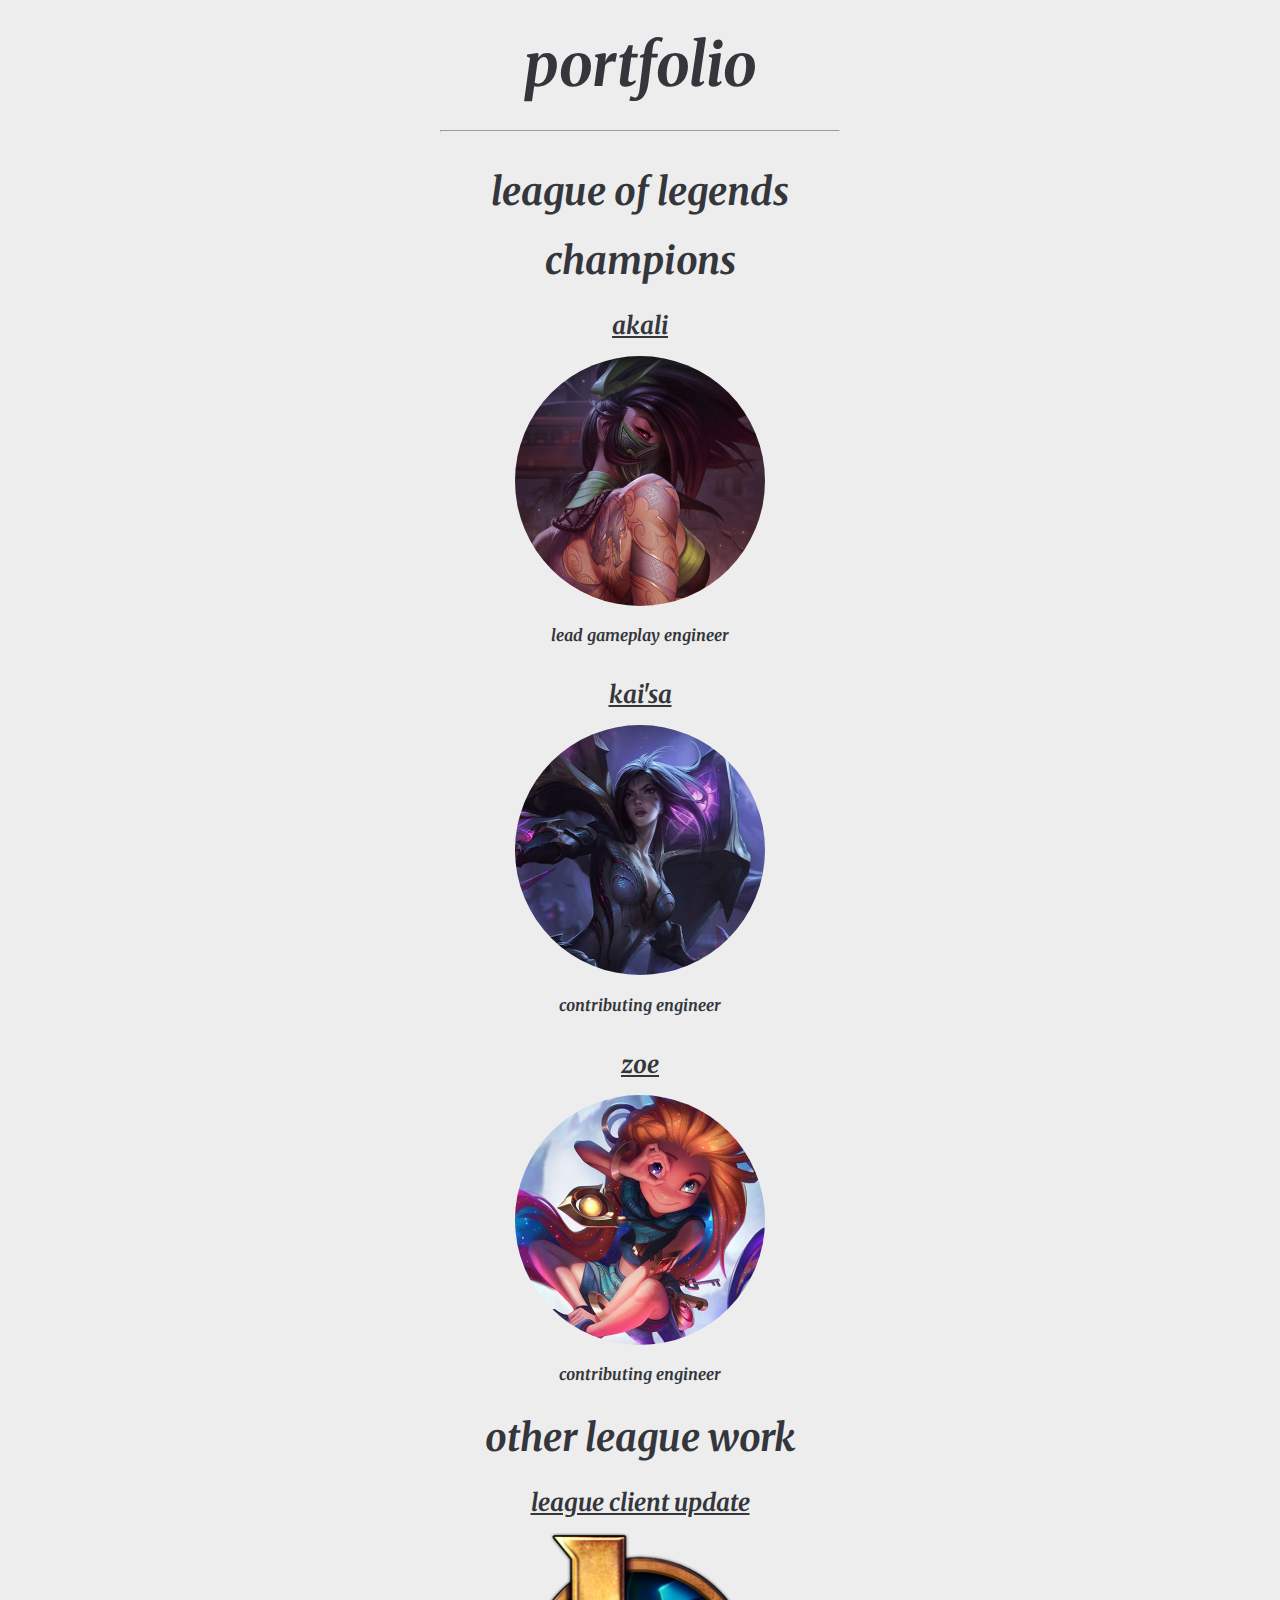
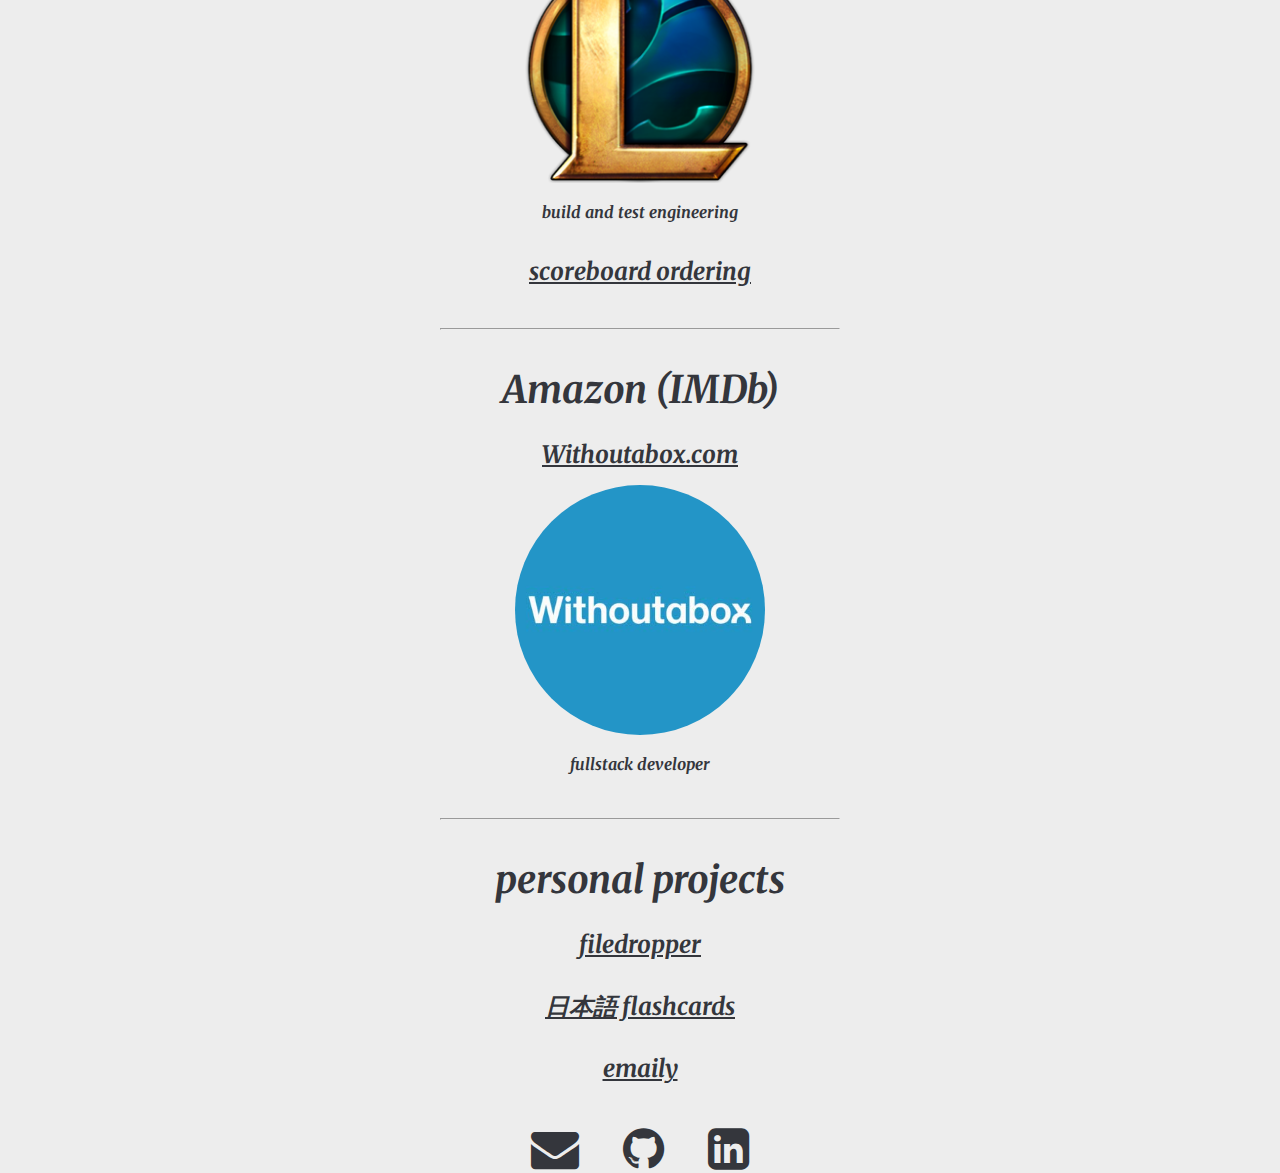
==== portfolio.html @ fcdcd06e "updated with portfolio page" ====
<!DOCTYPE html>
<html lang="en">
  <head>
    <meta charset="utf-8" />
    <meta name="description" content="" />
    <meta name="viewport" content="width=device-width" />
    <link
      href="http://fonts.googleapis.com/css?family=Merriweather:700italic"
      rel="stylesheet"
      type="text/css"
    />
    <link
      href="http://maxcdn.bootstrapcdn.com/font-awesome/4.2.0/css/font-awesome.min.css"
      rel="stylesheet"
    />
    <link rel="stylesheet" href="style.css" />
    <title>Zach North</title>
  </head>
  <body>
    <div class="center-div portfolio">
      <h1>portfolio</h1>
      <hr />
      <h2>
        league of legends
      </h2>
      <h2>champions</h2>
      <h3>
        <a
          href="https://na.leagueoflegends.com/en/featured/champion-reveal-akali"
        >
          akali
        </a>
      </h3>
      <a
        href="https://na.leagueoflegends.com/en/featured/champion-reveal-akali"
      >
        <img src="akali.jpg" />
      </a>
      <h4>lead gameplay engineer</h4>
      <h3>
        <a
          href="https://na.leagueoflegends.com/en/featured/champion-reveal-kaisa"
        >
          kai'sa
        </a>
      </h3>
      <a
        href="https://na.leagueoflegends.com/en/featured/champion-reveal-kaisa"
      >
        <img src="kaisa.jpg" />
      </a>
      <h4>contributing engineer</h4>
      <h3>
        <a
          href="https://na.leagueoflegends.com/en/featured/champion-reveal-zoe"
        >
          zoe
        </a>
      </h3>
      <a href="https://na.leagueoflegends.com/en/featured/champion-reveal-zoe">
        <img src="zoe.jpg" />
      </a>
      <h4>contributing engineer</h4>
      <h2>other league work</h2>
      <h3>
        <a
          href="https://na.leagueoflegends.com/en/news/game-updates/features/legacy-client-now-retired"
        >
          league client update
        </a>
      </h3>
      <a
        href="https://na.leagueoflegends.com/en/news/game-updates/features/legacy-client-now-retired"
      >
        <img class="square-img" src="lcu.png"
      /></a>
      <h4>build and test engineering</h4>
      <h3>
        <a
          href="https://na.leagueoflegends.com/en/news/game-updates/patch/patch-622-notes#patch-scoreboard-ordering"
        >
          scoreboard ordering
        </a>
      </h3>
      <hr />
      <h2>Amazon (IMDb)</h2>
      <h3>
        <a href="https://withoutabox.com">
          Withoutabox.com
        </a>
      </h3>
      <a href="https://withoutabox.com">
        <img src="withoutabox.png" />
      </a>
      <h4>fullstack developer</h4>
      <hr />
      <h2>personal projects</h2>
      <h3><a href="http://fd.zrn.io">filedropper</a></h3>
      <h3><a href="http://fc.zrn.io">日本語 flashcards</a></h3>
      <h3><a href="http://emaily.zrn.io">emaily</a></h3>
      <div class="icons">
        <a href="mailto:zrnorth@gmail.com" class="mail">
          <i class="fa fa-envelope fa-3x"></i>
        </a>
        <a href="http://www.github.com/zrnorth" class="github">
          <i class="fa fa-github fa-3x"></i>
        </a>
        <a href="https://www.linkedin.com/in/zrnorth" class="linkedin">
          <i class="fa fa-linkedin-square fa-3x"></i>
        </a>
      </div>
    </div>
  </body>
</html>
---- style.css ----
/* defaults */
body {
  background-color: #ededed;
  color: #34363c;
  font-family: "Merriweather", sans-serif;
  font-style: italic;
  text-align: center;
}

h1 {
  font-size: 60px;
  line-height: 30px;
}

h2 {
  font-size: 38px;
  line-height: 19px;
}

h3 {
  font-size: 24px;
  line-height: 12px;
}

h4 {
  font-size: 16px;
  line-height: 8px;
}

img {
  position: relative;
  width: 250px;
  height: 250px;
  border-radius: 50%;
  overflow: hidden;
}

img.square-img {
  border-radius: 0;
}

a:link {
  color: #34363c;
}

a:visited {
  color: #34363c;
}

.center-div {
  position: absolute;
  margin: 0 auto;
  top: 0;
  bottom: 0;
  left: 0;
  right: 0;
  width: 400px;
}

/* icons */
.icons a.github,
.icons a.linkedin,
.icons a.mail {
  text-decoration: none;
}

.icons .mail {
  margin-right: 40px;
}

.icons .linkedin {
  margin-left: 40px;
}

.icons .mail:hover {
  color: #3a6ce8;
}

a:hover,
.icons .github:hover {
  color: #4dafff;
}

.icons .linkedin:hover {
  color: #3ac8e8;
}

/* styles for index page */
.index {
  height: 500px;
  margin: auto;
}

/* styles for portfolio page */

.portfolio {
  margin: 0 auto;
}

.portfolio h1,
.portfolio h2,
.portfolio h3,
.portfolio hr {
  margin-top: 50px;
}

.portfolio .icons {
  margin-top: 50px;
  margin-bottom: 50px;
}
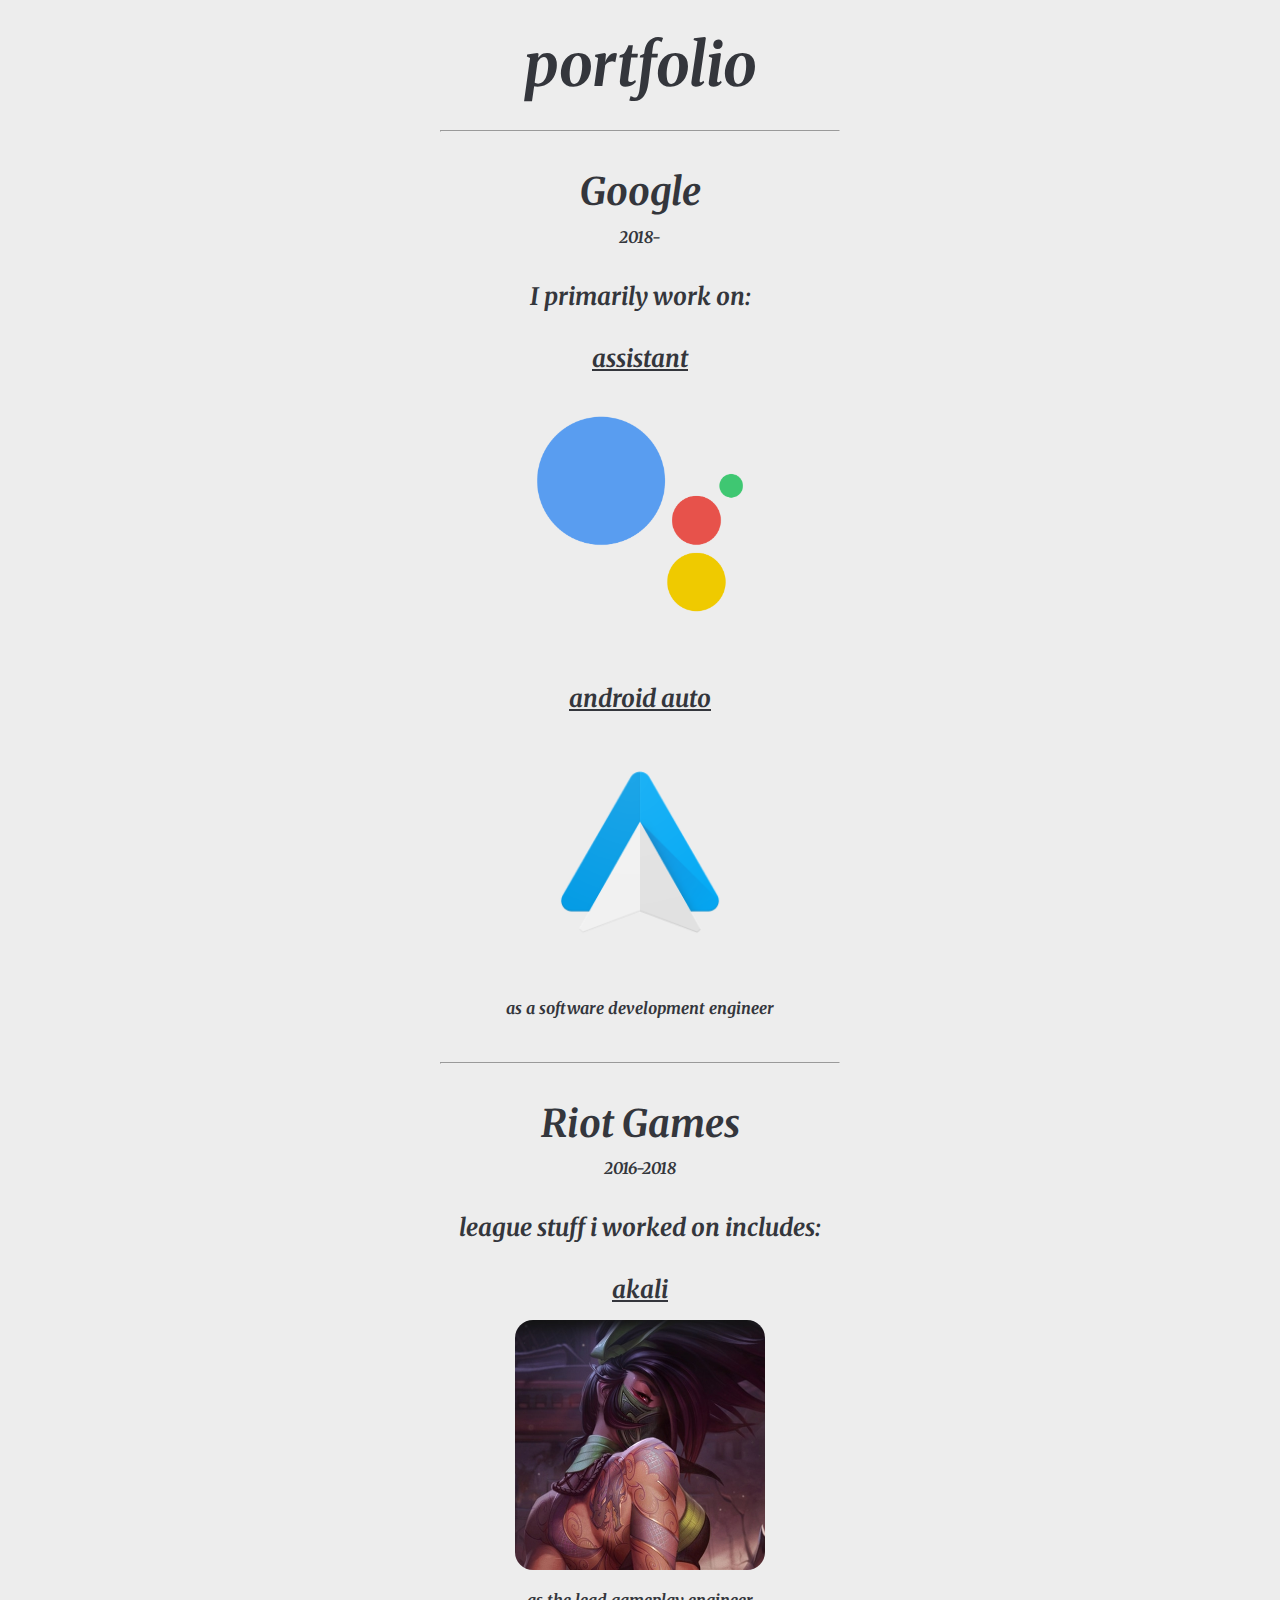
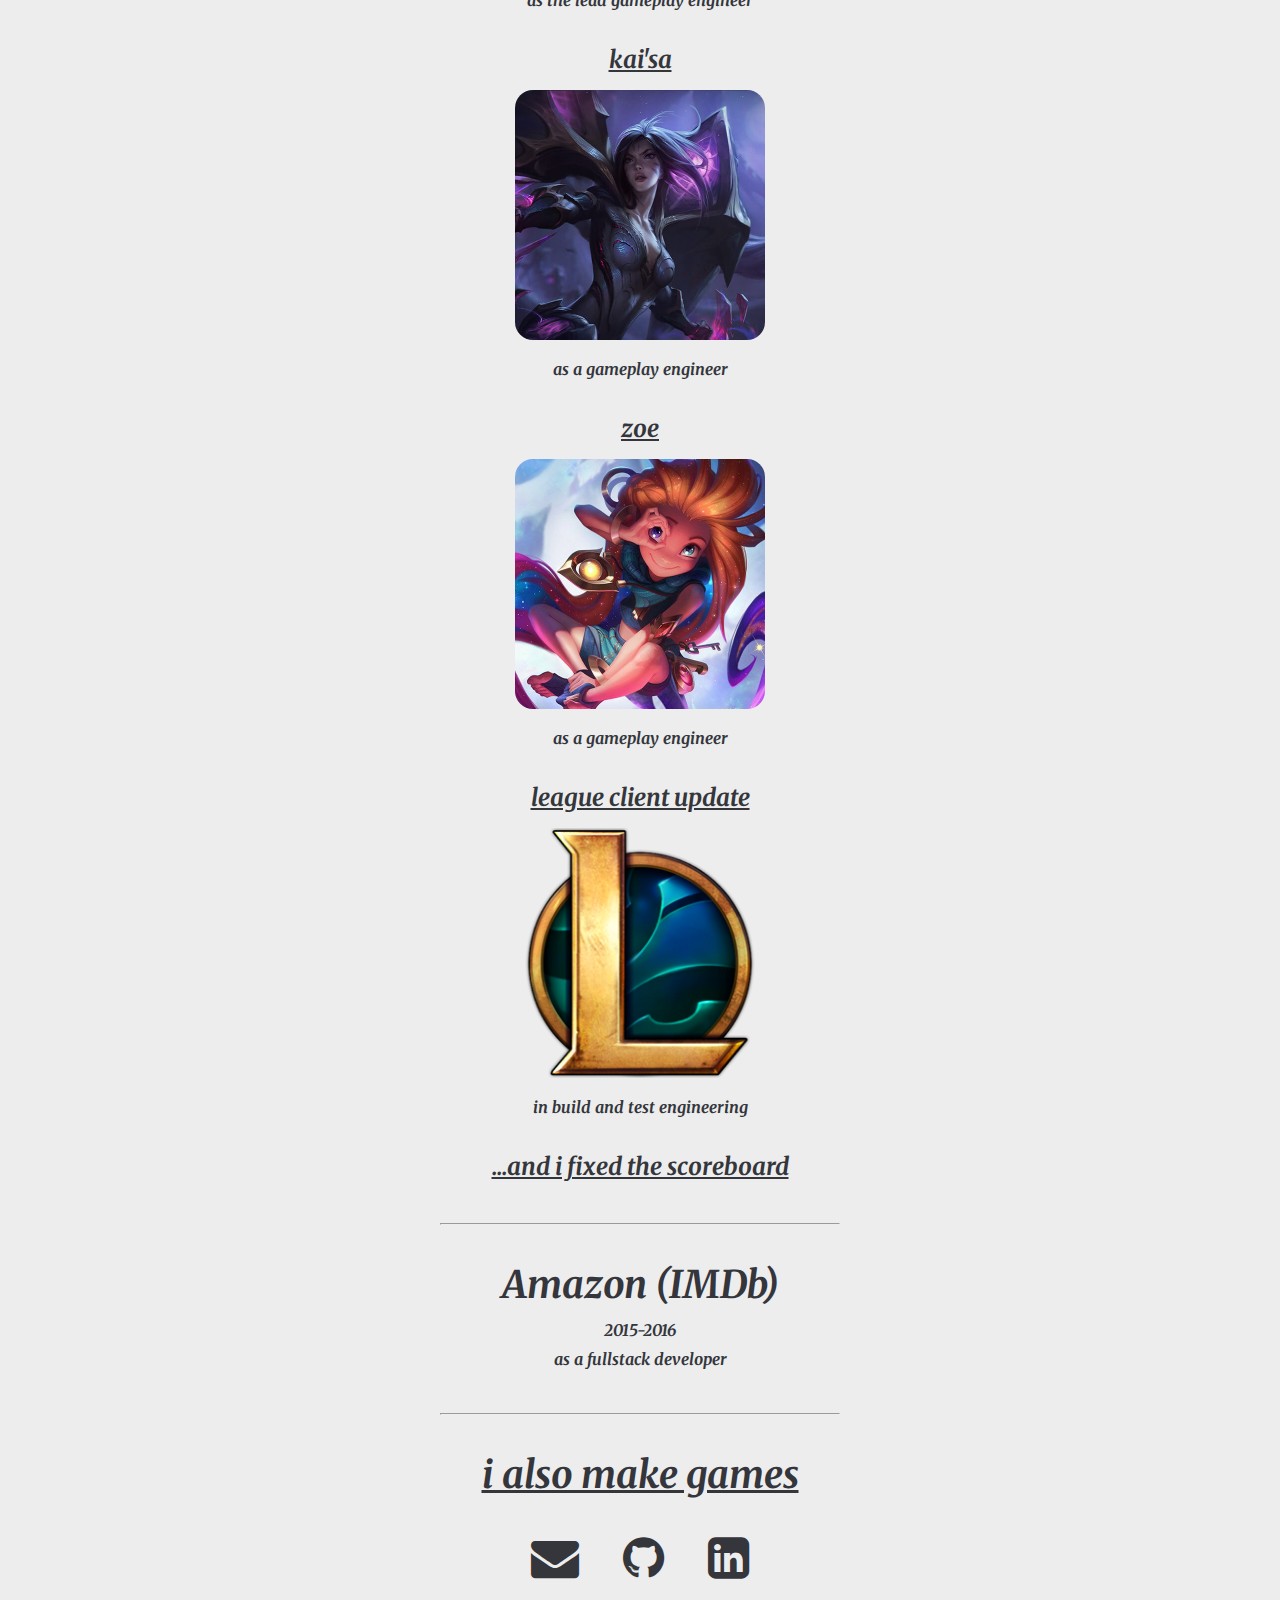
==== commit 41c6a87f: "Updating site for 2022" ====
--- a/portfolio.html
+++ b/portfolio.html
@@ -1,114 +1,111 @@
 <!DOCTYPE html>
 <html lang="en">
-  <head>
-    <meta charset="utf-8" />
-    <meta name="description" content="" />
-    <meta name="viewport" content="width=device-width" />
-    <link
-      href="http://fonts.googleapis.com/css?family=Merriweather:700italic"
-      rel="stylesheet"
-      type="text/css"
-    />
-    <link
-      href="http://maxcdn.bootstrapcdn.com/font-awesome/4.2.0/css/font-awesome.min.css"
-      rel="stylesheet"
-    />
-    <link rel="stylesheet" href="style.css" />
-    <title>Zach North</title>
-  </head>
-  <body>
-    <div class="center-div portfolio">
-      <h1>portfolio</h1>
-      <hr />
-      <h2>
-        league of legends
-      </h2>
-      <h2>champions</h2>
-      <h3>
-        <a
-          href="https://na.leagueoflegends.com/en/featured/champion-reveal-akali"
-        >
-          akali
-        </a>
-      </h3>
-      <a
-        href="https://na.leagueoflegends.com/en/featured/champion-reveal-akali"
-      >
-        <img src="akali.jpg" />
+
+<head>
+  <meta charset="utf-8" />
+  <meta name="description" content="" />
+  <meta name="viewport" content="width=device-width" />
+  <link href="http://fonts.googleapis.com/css?family=Merriweather:700italic" rel="stylesheet" type="text/css" />
+  <link href="http://maxcdn.bootstrapcdn.com/font-awesome/4.2.0/css/font-awesome.min.css" rel="stylesheet" />
+  <link rel="stylesheet" href="style.css" />
+  <title>Zach North</title>
+</head>
+
+<body>
+  <div class="center-div portfolio">
+    <h1>portfolio</h1>
+    <hr />
+    <h2>
+      Google
+    </h2>
+    <h4>
+      2018-
+    </h4>
+    <h3>I primarily work on:</h3>
+    <h3>
+      <a href="https://assistant.google.com/">
+        assistant
       </a>
-      <h4>lead gameplay engineer</h4>
-      <h3>
-        <a
-          href="https://na.leagueoflegends.com/en/featured/champion-reveal-kaisa"
-        >
-          kai'sa
-        </a>
-      </h3>
-      <a
-        href="https://na.leagueoflegends.com/en/featured/champion-reveal-kaisa"
-      >
-        <img src="kaisa.jpg" />
+    </h3>
+    <a href="https://assistant.google.com/">
+      <img src="photos/assistant.png" />
+    </a>
+    <h3>
+      <a href="https://www.android.com/auto/">
+        android auto
       </a>
-      <h4>contributing engineer</h4>
-      <h3>
-        <a
-          href="https://na.leagueoflegends.com/en/featured/champion-reveal-zoe"
-        >
-          zoe
-        </a>
-      </h3>
+    </h3>
+    <a href="https://www.android.com/auto/">
+      <img src="photos/android_auto.png" />
+    </a>
+    <h4>as a software development engineer</h4>
+    <hr />
+    <h2>
+      Riot Games
+    </h2>
+    <h4>
+      2016-2018
+    </h4>
+    <h3>league stuff i worked on includes:</h3>
+    <h3>
+      <a href="https://na.leagueoflegends.com/en/featured/champion-reveal-akali">
+        akali
+      </a>
+    </h3>
+    <a href="https://na.leagueoflegends.com/en/featured/champion-reveal-akali">
+      <img src="photos/akali.jpg" />
+    </a>
+    <h4>as the lead gameplay engineer</h4>
+    <h3>
+      <a href="https://na.leagueoflegends.com/en/featured/champion-reveal-kaisa">
+        kai'sa
+      </a>
+    </h3>
+    <a href="https://na.leagueoflegends.com/en/featured/champion-reveal-kaisa">
+      <img src="photos/kaisa.jpg" />
+    </a>
+    <h4>as a gameplay engineer</h4>
+    <h3>
       <a href="https://na.leagueoflegends.com/en/featured/champion-reveal-zoe">
-        <img src="zoe.jpg" />
+        zoe
       </a>
-      <h4>contributing engineer</h4>
-      <h2>other league work</h2>
-      <h3>
-        <a
-          href="https://na.leagueoflegends.com/en/news/game-updates/features/legacy-client-now-retired"
-        >
-          league client update
-        </a>
-      </h3>
-      <a
-        href="https://na.leagueoflegends.com/en/news/game-updates/features/legacy-client-now-retired"
-      >
-        <img class="square-img" src="lcu.png"
-      /></a>
-      <h4>build and test engineering</h4>
-      <h3>
-        <a
-          href="https://na.leagueoflegends.com/en/news/game-updates/patch/patch-622-notes#patch-scoreboard-ordering"
-        >
-          scoreboard ordering
-        </a>
-      </h3>
-      <hr />
-      <h2>Amazon (IMDb)</h2>
-      <h3>
-        <a href="https://withoutabox.com">
-          Withoutabox.com
-        </a>
-      </h3>
-      <a href="https://withoutabox.com">
-        <img src="withoutabox.png" />
+    </h3>
+    <a href="https://na.leagueoflegends.com/en/featured/champion-reveal-zoe">
+      <img src="photos/zoe.jpg" />
+    </a>
+    <h4>as a gameplay engineer</h4>
+    <h3>
+      <a href="https://na.leagueoflegends.com/en/news/game-updates/features/legacy-client-now-retired">
+        league client update
       </a>
-      <h4>fullstack developer</h4>
-      <hr />
-      <h2>personal projects</h2>
-      <h3><a href="http://fd.zrn.io">filedropper</a></h3>
-      <h3><a href="http://fc.zrn.io">日本語 flashcards</a></h3>
-      <h3><a href="http://emaily.zrn.io">emaily</a></h3>
-      <div class="icons">
-        <a href="mailto:zrnorth@gmail.com" class="mail">
-          <i class="fa fa-envelope fa-3x"></i>
-        </a>
-        <a href="http://www.github.com/zrnorth" class="github">
-          <i class="fa fa-github fa-3x"></i>
-        </a>
-        <a href="https://www.linkedin.com/in/zrnorth" class="linkedin">
-          <i class="fa fa-linkedin-square fa-3x"></i>
-        </a>
-      </div>
+    </h3>
+    <a href="https://na.leagueoflegends.com/en/news/game-updates/features/legacy-client-now-retired">
+      <img class="square-img" src="photos/lcu.png" /></a>
+    <h4>in build and test engineering</h4>
+    <h3>
+      <a href="https://na.leagueoflegends.com/en/news/game-updates/patch/patch-622-notes#patch-scoreboard-ordering">
+        ...and i fixed the scoreboard
+      </a>
+    </h3>
+    <hr />
+    <h2>Amazon (IMDb)</h2>
+    <h4>2015-2016</h4>
+    <h4>as a fullstack developer</h4>
+    <hr />
+    <h2><a href="https://zrnorth.itch.io/">i also make games</a></h2>
+    <div class="icons">
+      <a href="mailto:zrnorth@gmail.com" class="mail">
+        <i class="fa fa-envelope fa-3x"></i>
+      </a>
+      <a href="http://www.github.com/zrnorth" class="github">
+        <i class="fa fa-github fa-3x"></i>
+      </a>
+      <a href="https://www.linkedin.com/in/zrnorth" class="linkedin">
+        <i class="fa fa-linkedin-square fa-3x"></i>
+      </a>
     </div>
-  </body>
-</html>
+    <hr />
+  </div>
+</body>
+
+</html>--- a/style.css
+++ b/style.css
@@ -31,7 +31,7 @@
   position: relative;
   width: 250px;
   height: 250px;
-  border-radius: 50%;
+  border-radius: 18px;
   overflow: hidden;
 }
 
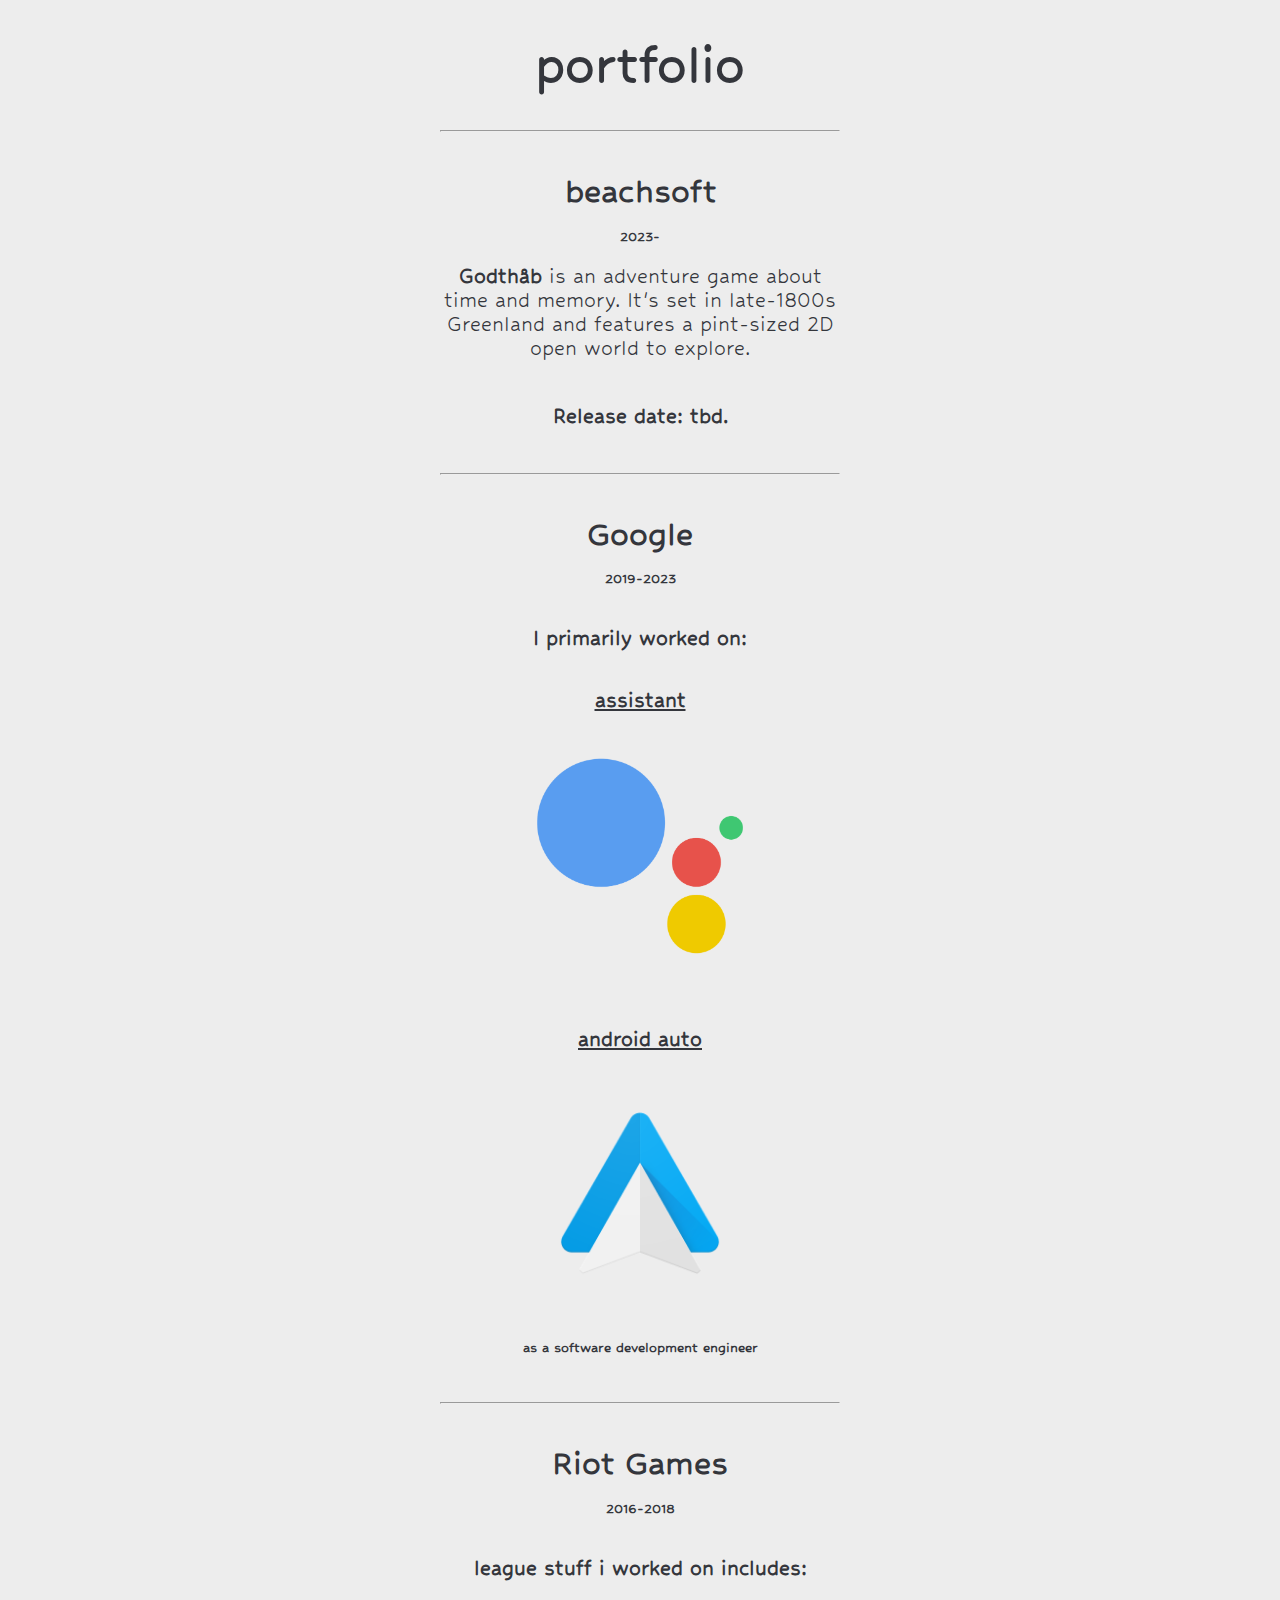
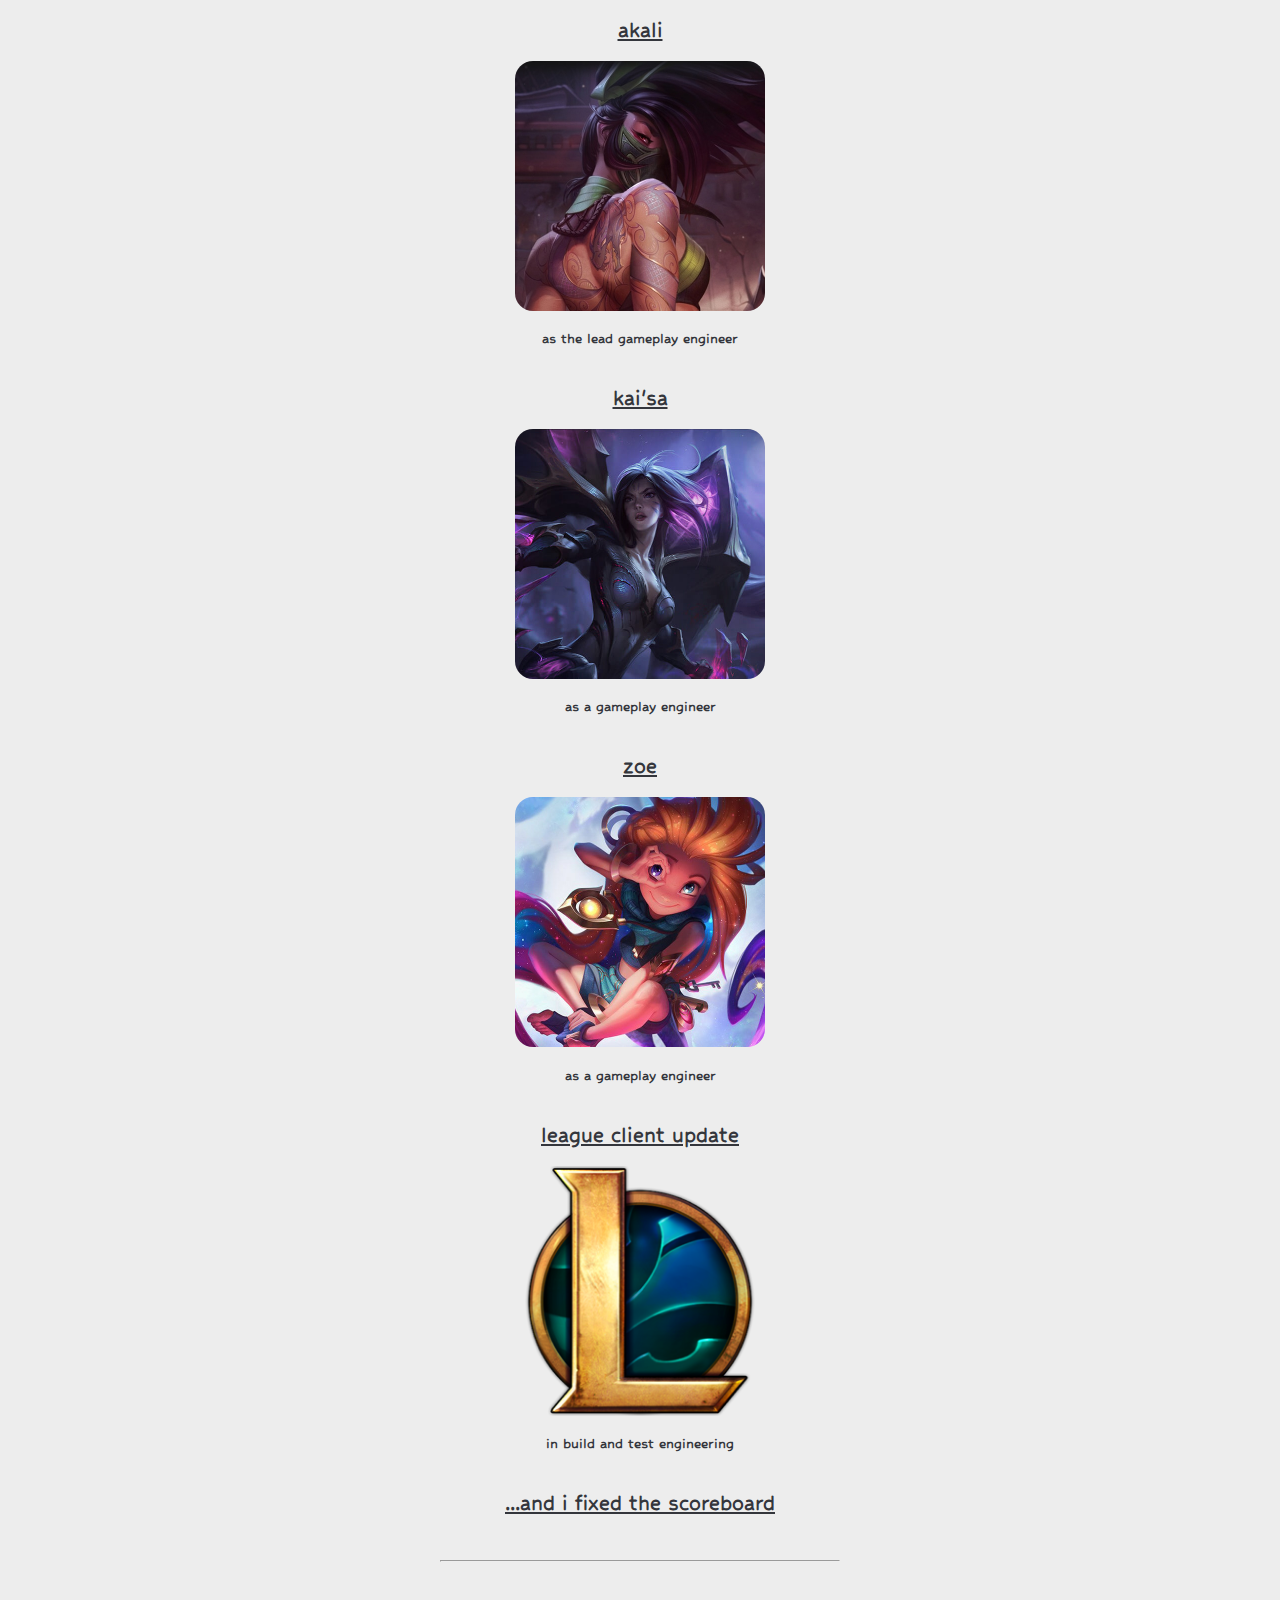
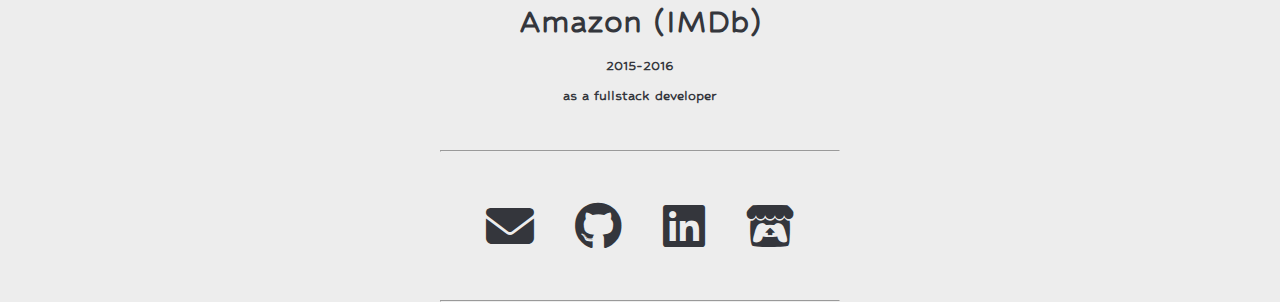
==== commit e55f7208: "Updated site to include beachsoft" ====
--- a/portfolio.html
+++ b/portfolio.html
@@ -5,8 +5,9 @@
   <meta charset="utf-8" />
   <meta name="description" content="" />
   <meta name="viewport" content="width=device-width" />
-  <link href="http://fonts.googleapis.com/css?family=Merriweather:700italic" rel="stylesheet" type="text/css" />
-  <link href="http://maxcdn.bootstrapcdn.com/font-awesome/4.2.0/css/font-awesome.min.css" rel="stylesheet" />
+  <link href="https://fonts.googleapis.com/css2?family=Hubballi&display=swap" rel="stylesheet">
+  <link rel="stylesheet"
+        href="https://cdnjs.cloudflare.com/ajax/libs/font-awesome/6.4.0/css/all.min.css">
   <link rel="stylesheet" href="style.css" />
   <title>Zach North</title>
 </head>
@@ -16,12 +17,19 @@
     <h1>portfolio</h1>
     <hr />
     <h2>
+      beachsoft
+    </h2>
+    <h4>2023-</h4>
+    <p><strong>Godthåb</strong> is an adventure game about time and memory. It's set in late-1800s Greenland and features a pint-sized 2D open world to explore.</p>
+    <h3>Release date: tbd.</h3>
+    <hr />
+    <h2>
       Google
     </h2>
     <h4>
-      2018-
+      2019-2023
     </h4>
-    <h3>I primarily work on:</h3>
+    <h3>I primarily worked on:</h3>
     <h3>
       <a href="https://assistant.google.com/">
         assistant
@@ -92,16 +100,18 @@
     <h4>2015-2016</h4>
     <h4>as a fullstack developer</h4>
     <hr />
-    <h2><a href="https://zrnorth.itch.io/">i also make games</a></h2>
     <div class="icons">
       <a href="mailto:zrnorth@gmail.com" class="mail">
-        <i class="fa fa-envelope fa-3x"></i>
+        <i class="fa-solid fa-envelope fa-3x"></i>
       </a>
       <a href="http://www.github.com/zrnorth" class="github">
-        <i class="fa fa-github fa-3x"></i>
+        <i class="fa-brands fa-github fa-3x"></i>
       </a>
       <a href="https://www.linkedin.com/in/zrnorth" class="linkedin">
-        <i class="fa fa-linkedin-square fa-3x"></i>
+        <i class="fa-brands fa-linkedin fa-3x"></i>
+      </a>
+      <a href="https://zrnorth.itch.io/" class="itch">
+        <i class="fa-brands fa-itch-io fa-3x"></i>
       </a>
     </div>
     <hr />
--- a/style.css
+++ b/style.css
@@ -2,8 +2,7 @@
 body {
   background-color: #ededed;
   color: #34363c;
-  font-family: "Merriweather", sans-serif;
-  font-style: italic;
+  font-family: "Hubballi", sans-serif;
   text-align: center;
 }
 
@@ -25,6 +24,11 @@
 h4 {
   font-size: 16px;
   line-height: 8px;
+}
+
+p {
+  font-size: 24px;
+  line-height: 24px;
 }
 
 img {
@@ -60,16 +64,24 @@
 /* icons */
 .icons a.github,
 .icons a.linkedin,
+.icons a.itch,
 .icons a.mail {
   text-decoration: none;
 }
 
 .icons .mail {
-  margin-right: 40px;
+  margin-right: 36px;
+}
+.icons .github {
+  margin-right: 18px;
 }
 
 .icons .linkedin {
-  margin-left: 40px;
+  margin-left: 18px;
+}
+
+.icons .itch {
+  margin-left: 36px;
 }
 
 .icons .mail:hover {
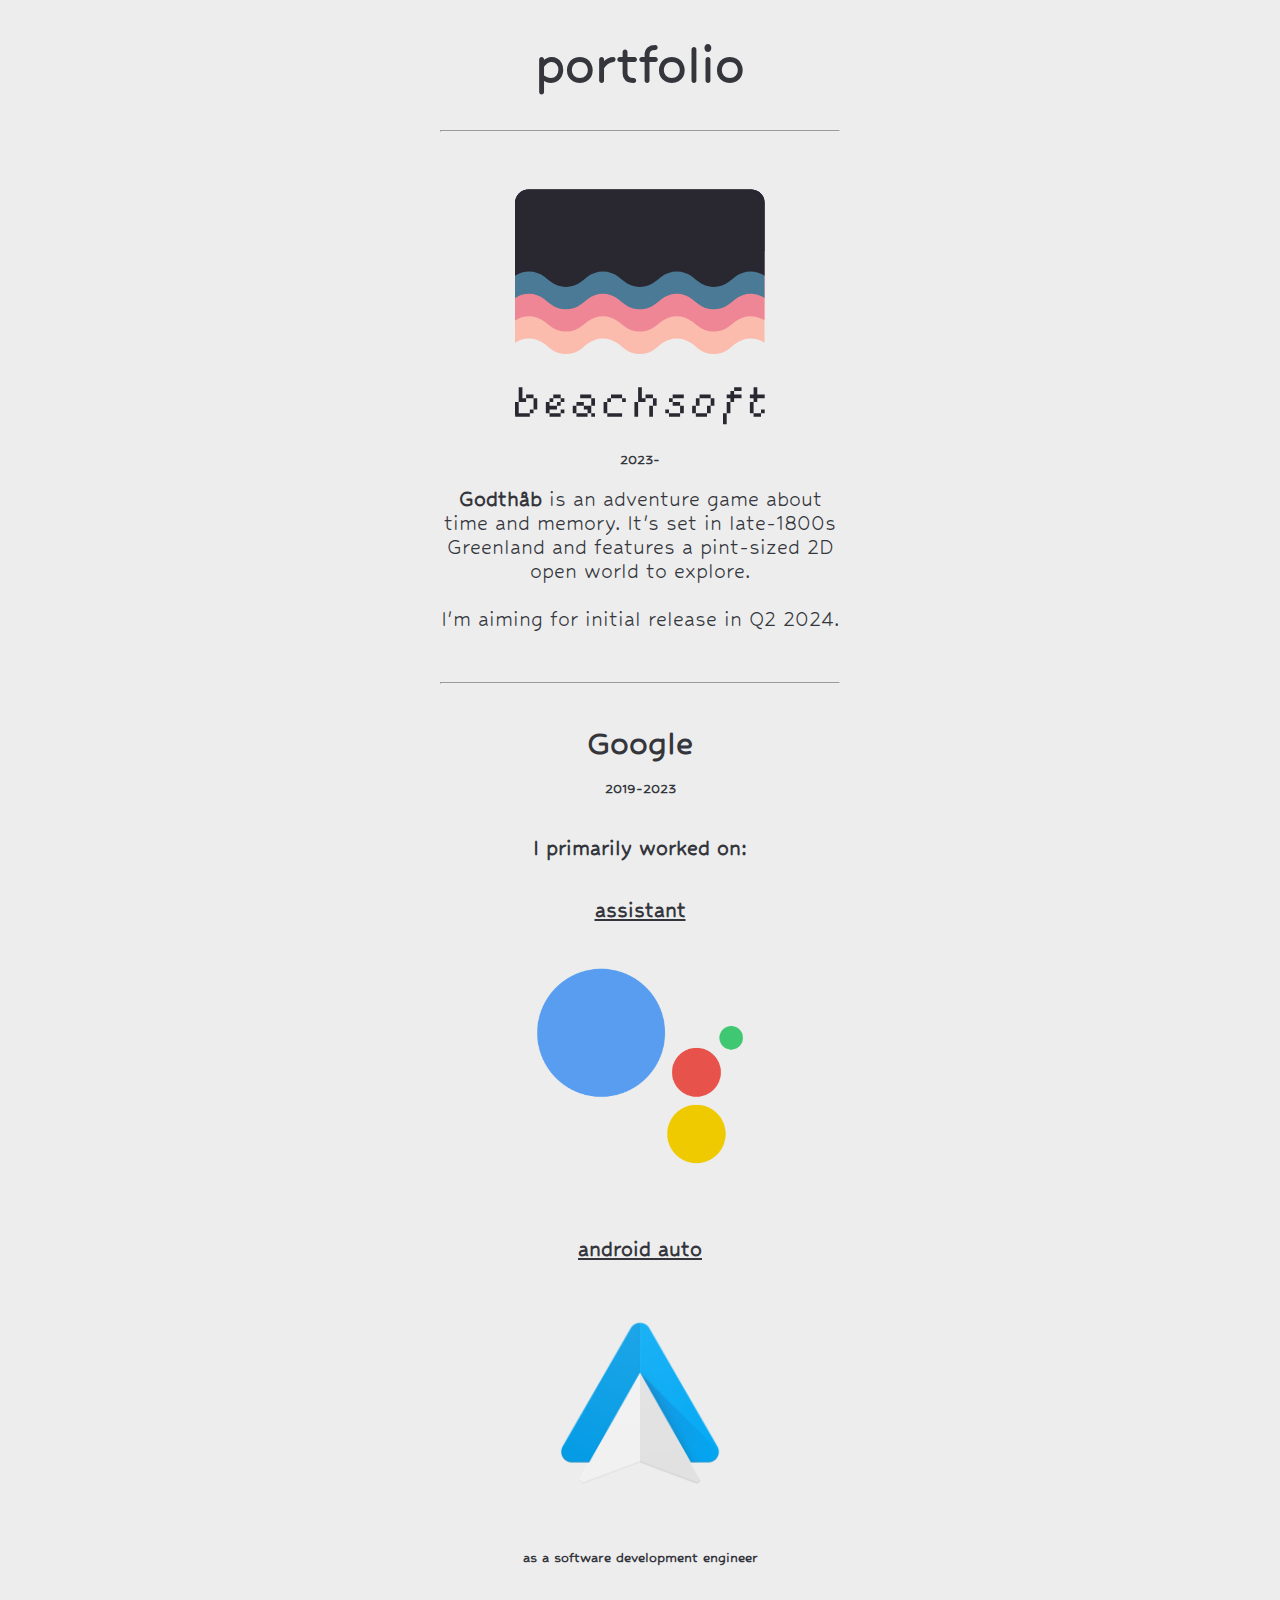
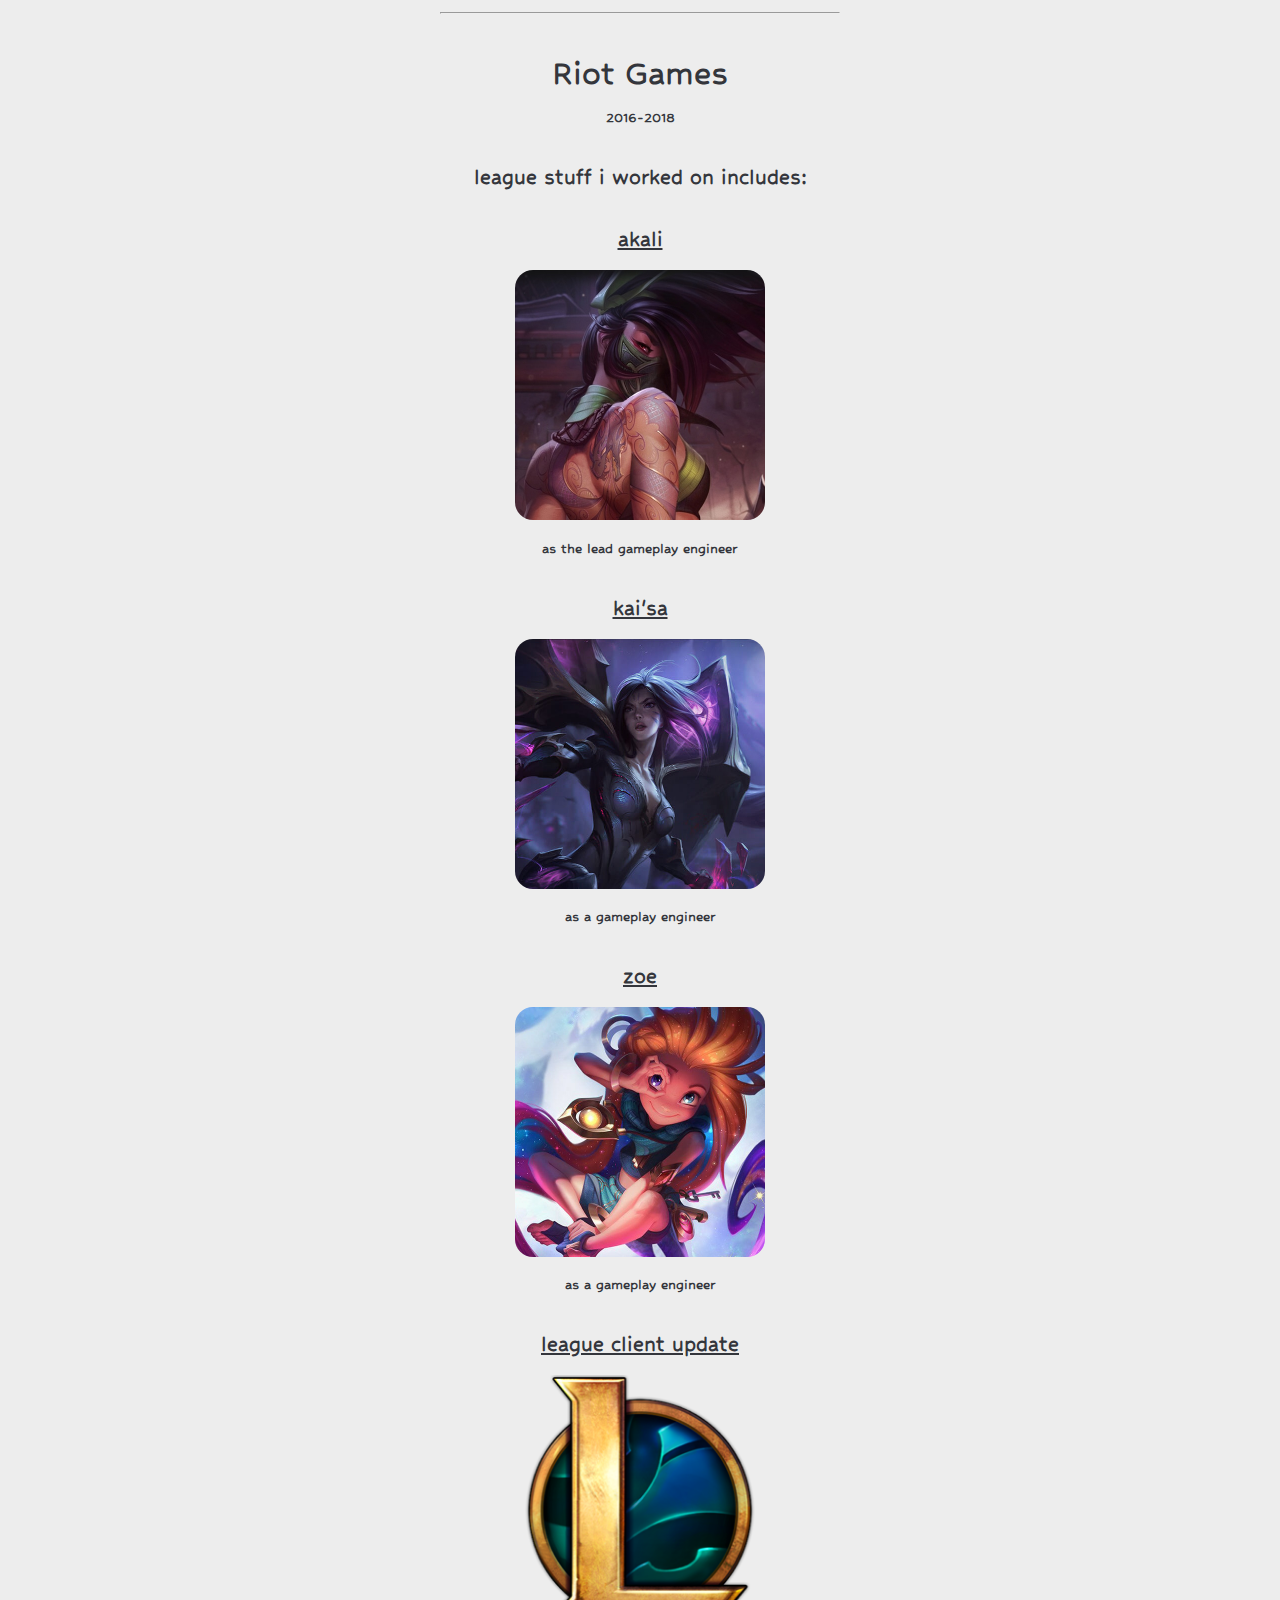
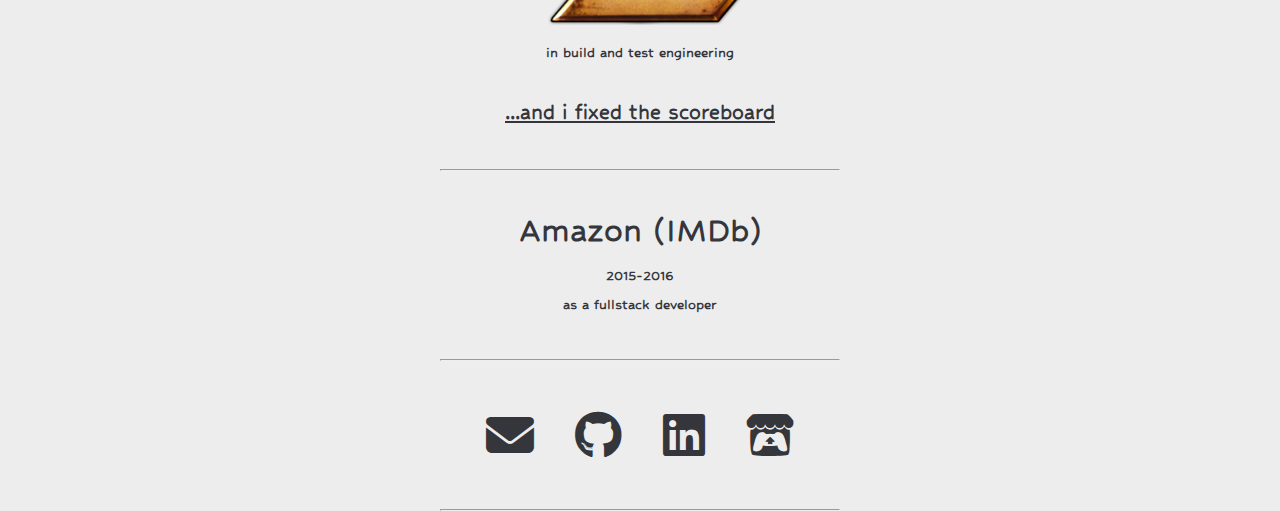
==== commit e3f3f8cb: "Renamed photos/ -> img/. Added .idea to gitignore. Updated portfolio page to have beachsoft logo." ====
--- a/portfolio.html
+++ b/portfolio.html
@@ -16,12 +16,12 @@
   <div class="center-div portfolio">
     <h1>portfolio</h1>
     <hr />
-    <h2>
-      beachsoft
-    </h2>
+    <h3><a href="https://beachsoft.us">
+      <img src="img/beachsoft_logo_nobg.svg" />
+    </a></h3>
     <h4>2023-</h4>
     <p><strong>Godthåb</strong> is an adventure game about time and memory. It's set in late-1800s Greenland and features a pint-sized 2D open world to explore.</p>
-    <h3>Release date: tbd.</h3>
+    <p>I'm aiming for initial release in Q2 2024.</p>
     <hr />
     <h2>
       Google
@@ -36,7 +36,7 @@
       </a>
     </h3>
     <a href="https://assistant.google.com/">
-      <img src="photos/assistant.png" />
+      <img src="img/assistant.png" />
     </a>
     <h3>
       <a href="https://www.android.com/auto/">
@@ -44,7 +44,7 @@
       </a>
     </h3>
     <a href="https://www.android.com/auto/">
-      <img src="photos/android_auto.png" />
+      <img src="img/android_auto.png" />
     </a>
     <h4>as a software development engineer</h4>
     <hr />
@@ -61,7 +61,7 @@
       </a>
     </h3>
     <a href="https://na.leagueoflegends.com/en/featured/champion-reveal-akali">
-      <img src="photos/akali.jpg" />
+      <img src="img/akali.jpg" />
     </a>
     <h4>as the lead gameplay engineer</h4>
     <h3>
@@ -70,7 +70,7 @@
       </a>
     </h3>
     <a href="https://na.leagueoflegends.com/en/featured/champion-reveal-kaisa">
-      <img src="photos/kaisa.jpg" />
+      <img src="img/kaisa.jpg" />
     </a>
     <h4>as a gameplay engineer</h4>
     <h3>
@@ -79,7 +79,7 @@
       </a>
     </h3>
     <a href="https://na.leagueoflegends.com/en/featured/champion-reveal-zoe">
-      <img src="photos/zoe.jpg" />
+      <img src="img/zoe.jpg" />
     </a>
     <h4>as a gameplay engineer</h4>
     <h3>
@@ -88,7 +88,7 @@
       </a>
     </h3>
     <a href="https://na.leagueoflegends.com/en/news/game-updates/features/legacy-client-now-retired">
-      <img class="square-img" src="photos/lcu.png" /></a>
+      <img class="square-img" src="img/lcu.png" /></a>
     <h4>in build and test engineering</h4>
     <h3>
       <a href="https://na.leagueoflegends.com/en/news/game-updates/patch/patch-622-notes#patch-scoreboard-ordering">
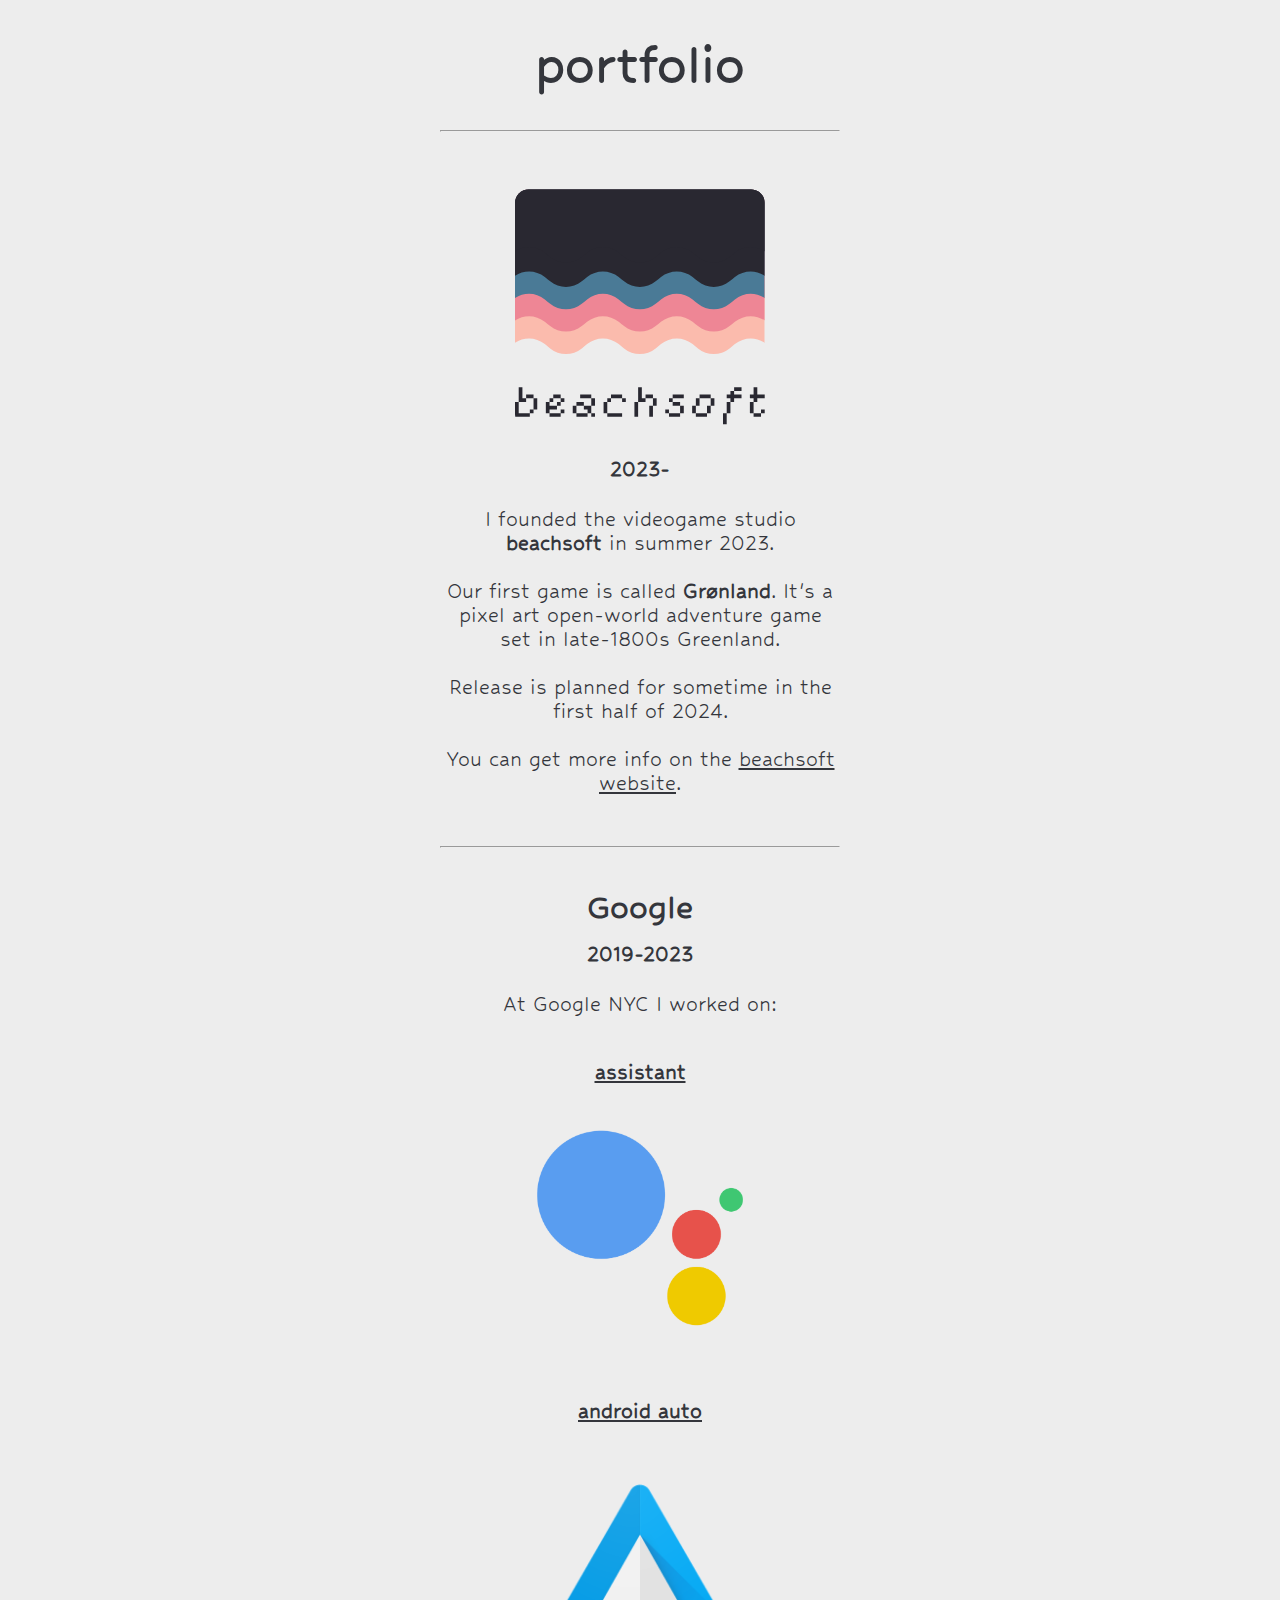
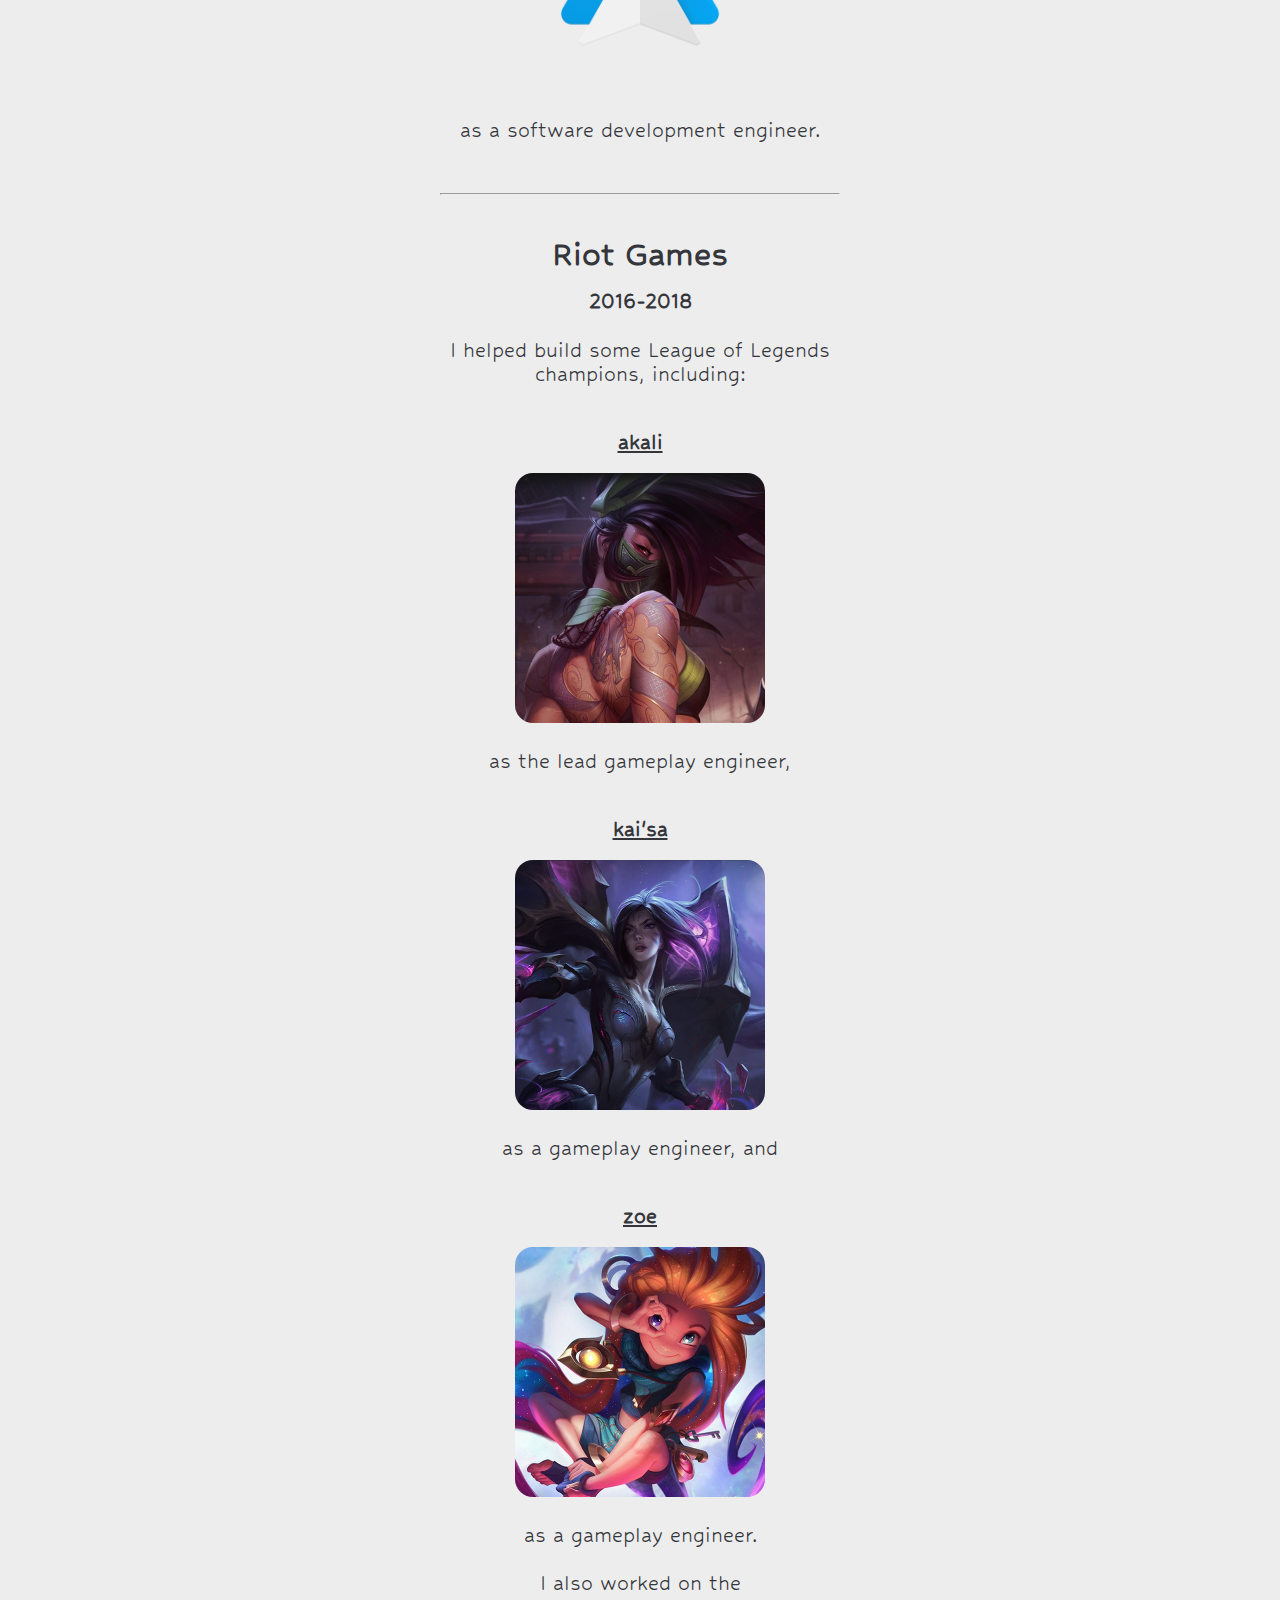
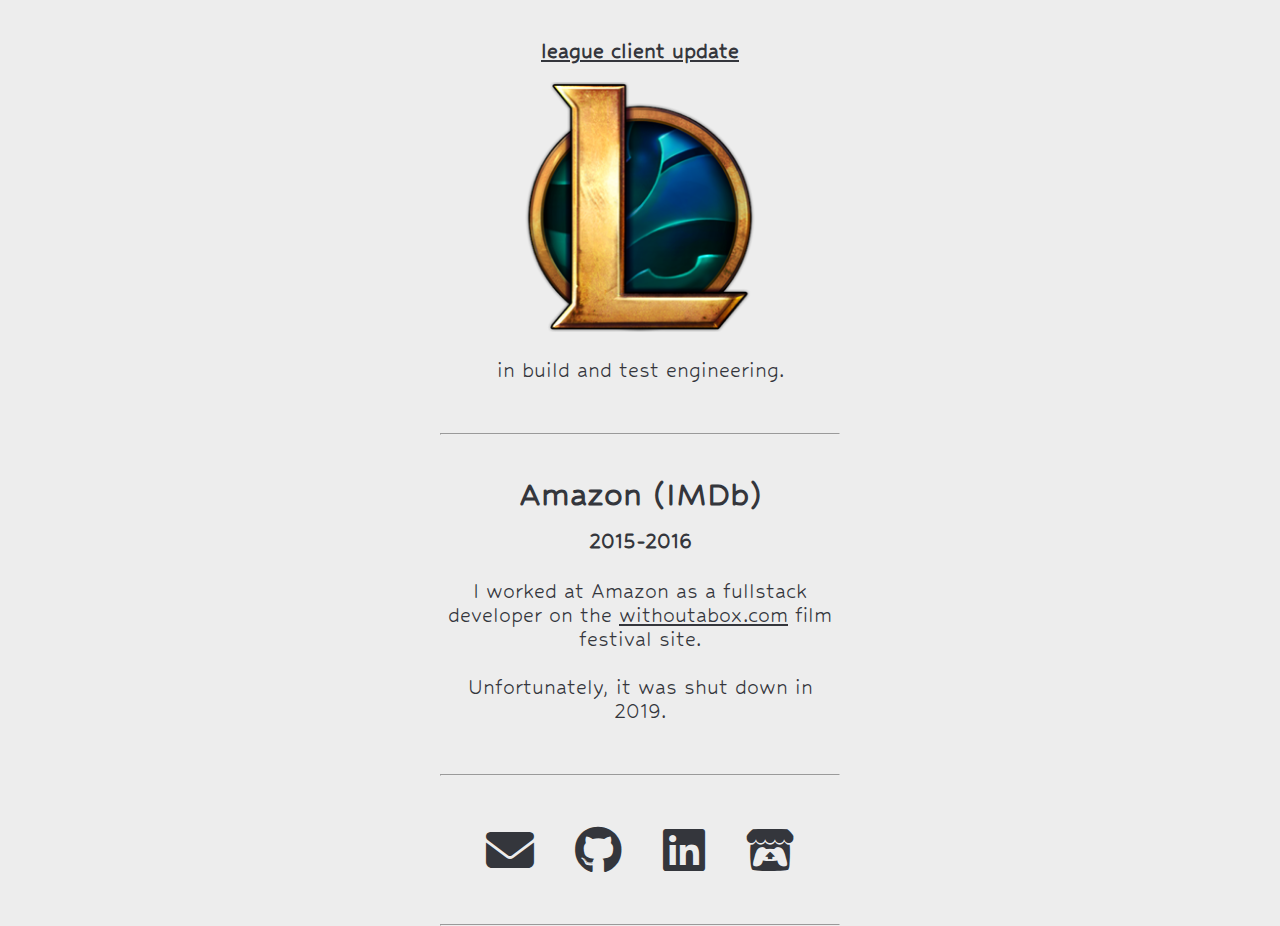
==== commit c8231d71: "Updated copy for the new beachsoft game title" ====
--- a/portfolio.html
+++ b/portfolio.html
@@ -20,8 +20,10 @@
       <img src="img/beachsoft_logo_nobg.svg" />
     </a></h3>
     <h4>2023-</h4>
-    <p><strong>Godthåb</strong> is an adventure game about time and memory. It's set in late-1800s Greenland and features a pint-sized 2D open world to explore.</p>
-    <p>I'm aiming for initial release in Q2 2024.</p>
+    <p>I founded the videogame studio <strong>beachsoft</strong> in summer 2023.</p>
+    <p>Our first game is called <strong>Grønland</strong>. It's a pixel art open-world adventure game set in late-1800s Greenland.</p>
+    <p>Release is planned for sometime in the first half of 2024.
+    <p>You can get more info on the <a href="https://beachsoft.us">beachsoft website</a>.</p>
     <hr />
     <h2>
       Google
@@ -29,7 +31,7 @@
     <h4>
       2019-2023
     </h4>
-    <h3>I primarily worked on:</h3>
+    <p>At Google NYC I worked on:</p>
     <h3>
       <a href="https://assistant.google.com/">
         assistant
@@ -46,7 +48,7 @@
     <a href="https://www.android.com/auto/">
       <img src="img/android_auto.png" />
     </a>
-    <h4>as a software development engineer</h4>
+    <p>as a software development engineer.</p>
     <hr />
     <h2>
       Riot Games
@@ -54,7 +56,7 @@
     <h4>
       2016-2018
     </h4>
-    <h3>league stuff i worked on includes:</h3>
+    <p>I helped build some League of Legends champions, including:</p>
     <h3>
       <a href="https://na.leagueoflegends.com/en/featured/champion-reveal-akali">
         akali
@@ -63,7 +65,7 @@
     <a href="https://na.leagueoflegends.com/en/featured/champion-reveal-akali">
       <img src="img/akali.jpg" />
     </a>
-    <h4>as the lead gameplay engineer</h4>
+    <p>as the lead gameplay engineer,</p>
     <h3>
       <a href="https://na.leagueoflegends.com/en/featured/champion-reveal-kaisa">
         kai'sa
@@ -72,7 +74,7 @@
     <a href="https://na.leagueoflegends.com/en/featured/champion-reveal-kaisa">
       <img src="img/kaisa.jpg" />
     </a>
-    <h4>as a gameplay engineer</h4>
+    <p>as a gameplay engineer, and</p>
     <h3>
       <a href="https://na.leagueoflegends.com/en/featured/champion-reveal-zoe">
         zoe
@@ -81,24 +83,21 @@
     <a href="https://na.leagueoflegends.com/en/featured/champion-reveal-zoe">
       <img src="img/zoe.jpg" />
     </a>
-    <h4>as a gameplay engineer</h4>
+    <p>as a gameplay engineer.</p>
+    <p>I also worked on the </p>
     <h3>
-      <a href="https://na.leagueoflegends.com/en/news/game-updates/features/legacy-client-now-retired">
+      <a href="https://na.leagueoflegends.com/en/featured/preseason-2017/client">
         league client update
       </a>
     </h3>
-    <a href="https://na.leagueoflegends.com/en/news/game-updates/features/legacy-client-now-retired">
+    <a href="https://na.leagueoflegends.com/en/featured/preseason-2017/client">
       <img class="square-img" src="img/lcu.png" /></a>
-    <h4>in build and test engineering</h4>
-    <h3>
-      <a href="https://na.leagueoflegends.com/en/news/game-updates/patch/patch-622-notes#patch-scoreboard-ordering">
-        ...and i fixed the scoreboard
-      </a>
-    </h3>
+    <p>in build and test engineering.</p>
     <hr />
     <h2>Amazon (IMDb)</h2>
     <h4>2015-2016</h4>
-    <h4>as a fullstack developer</h4>
+    <p>I worked at Amazon as a fullstack developer on the <a href="https://withoutabox.com">withoutabox.com</a> film festival site.</p>
+    <p>Unfortunately, it was shut down in 2019.</p>
     <hr />
     <div class="icons">
       <a href="mailto:zrnorth@gmail.com" class="mail">
--- a/style.css
+++ b/style.css
@@ -22,8 +22,8 @@
 }
 
 h4 {
-  font-size: 16px;
-  line-height: 8px;
+  font-size: 24px;
+  line-height: 12px;
 }
 
 p {
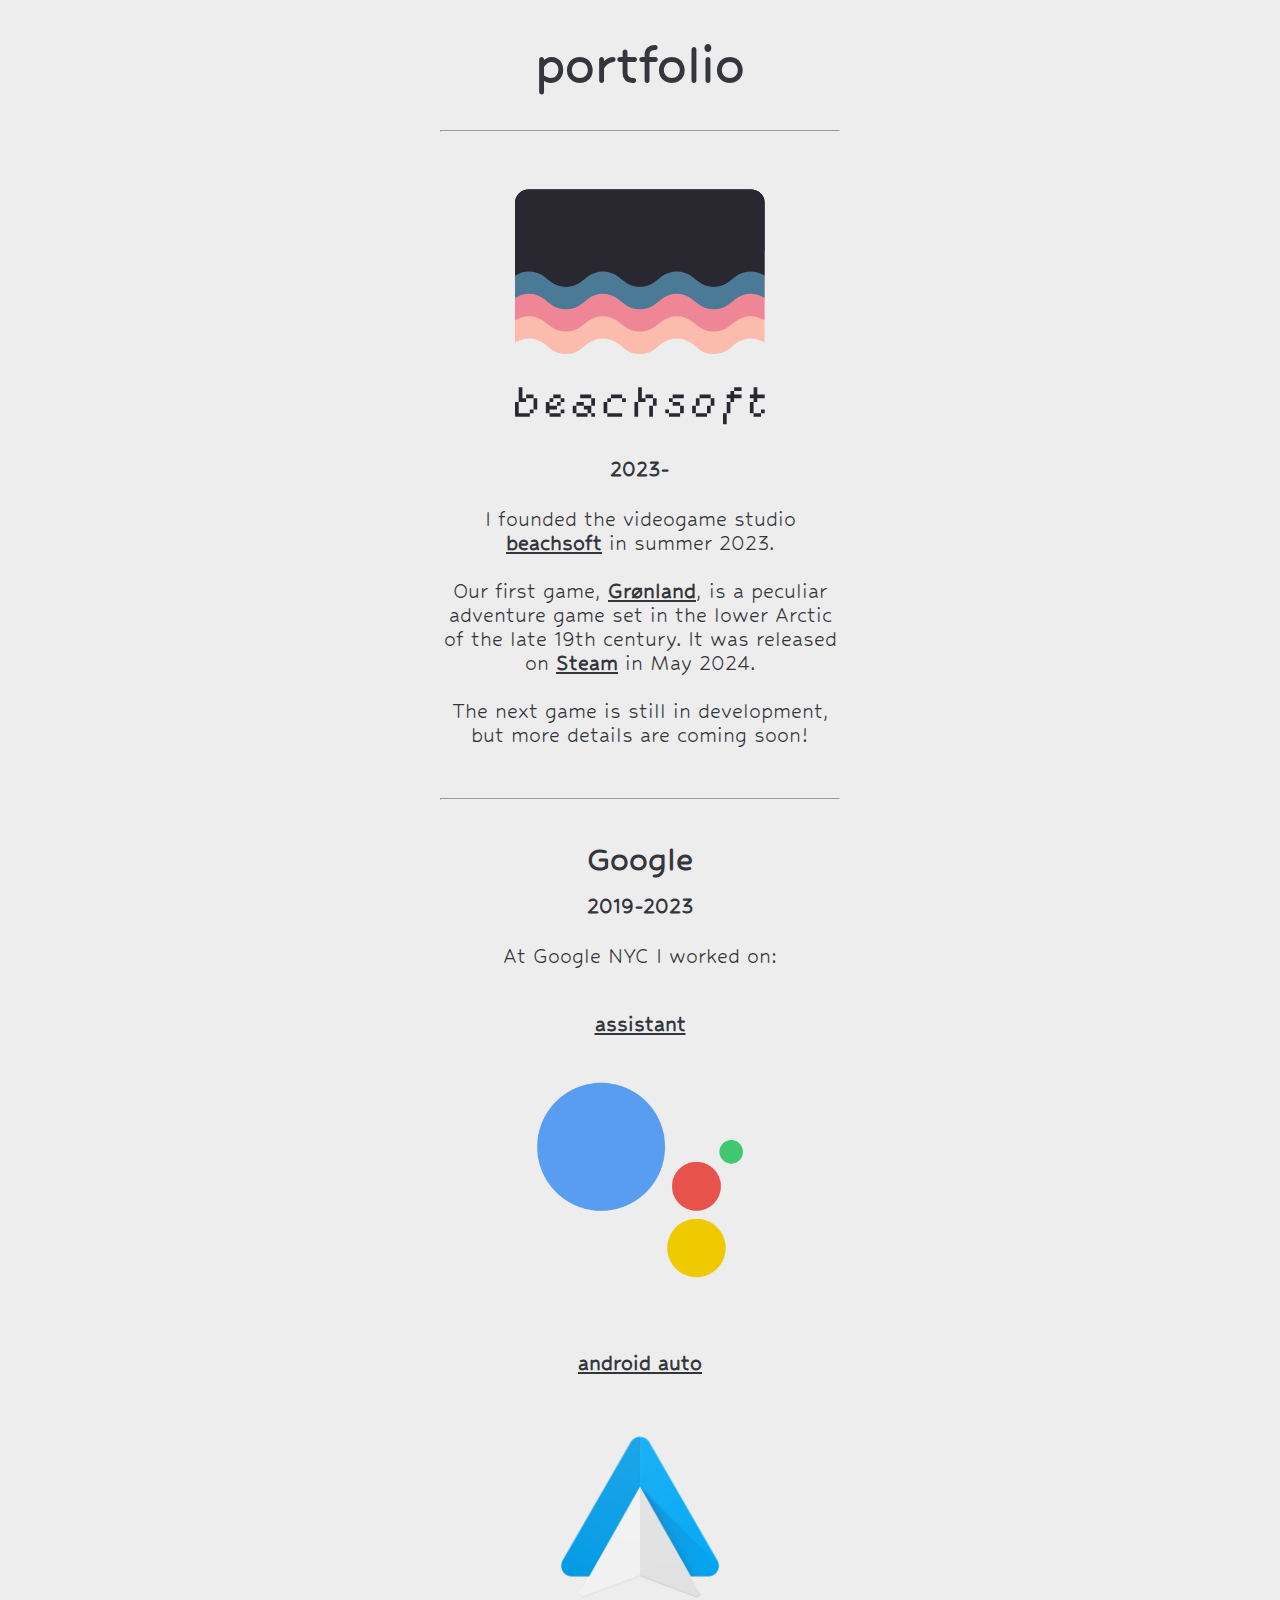
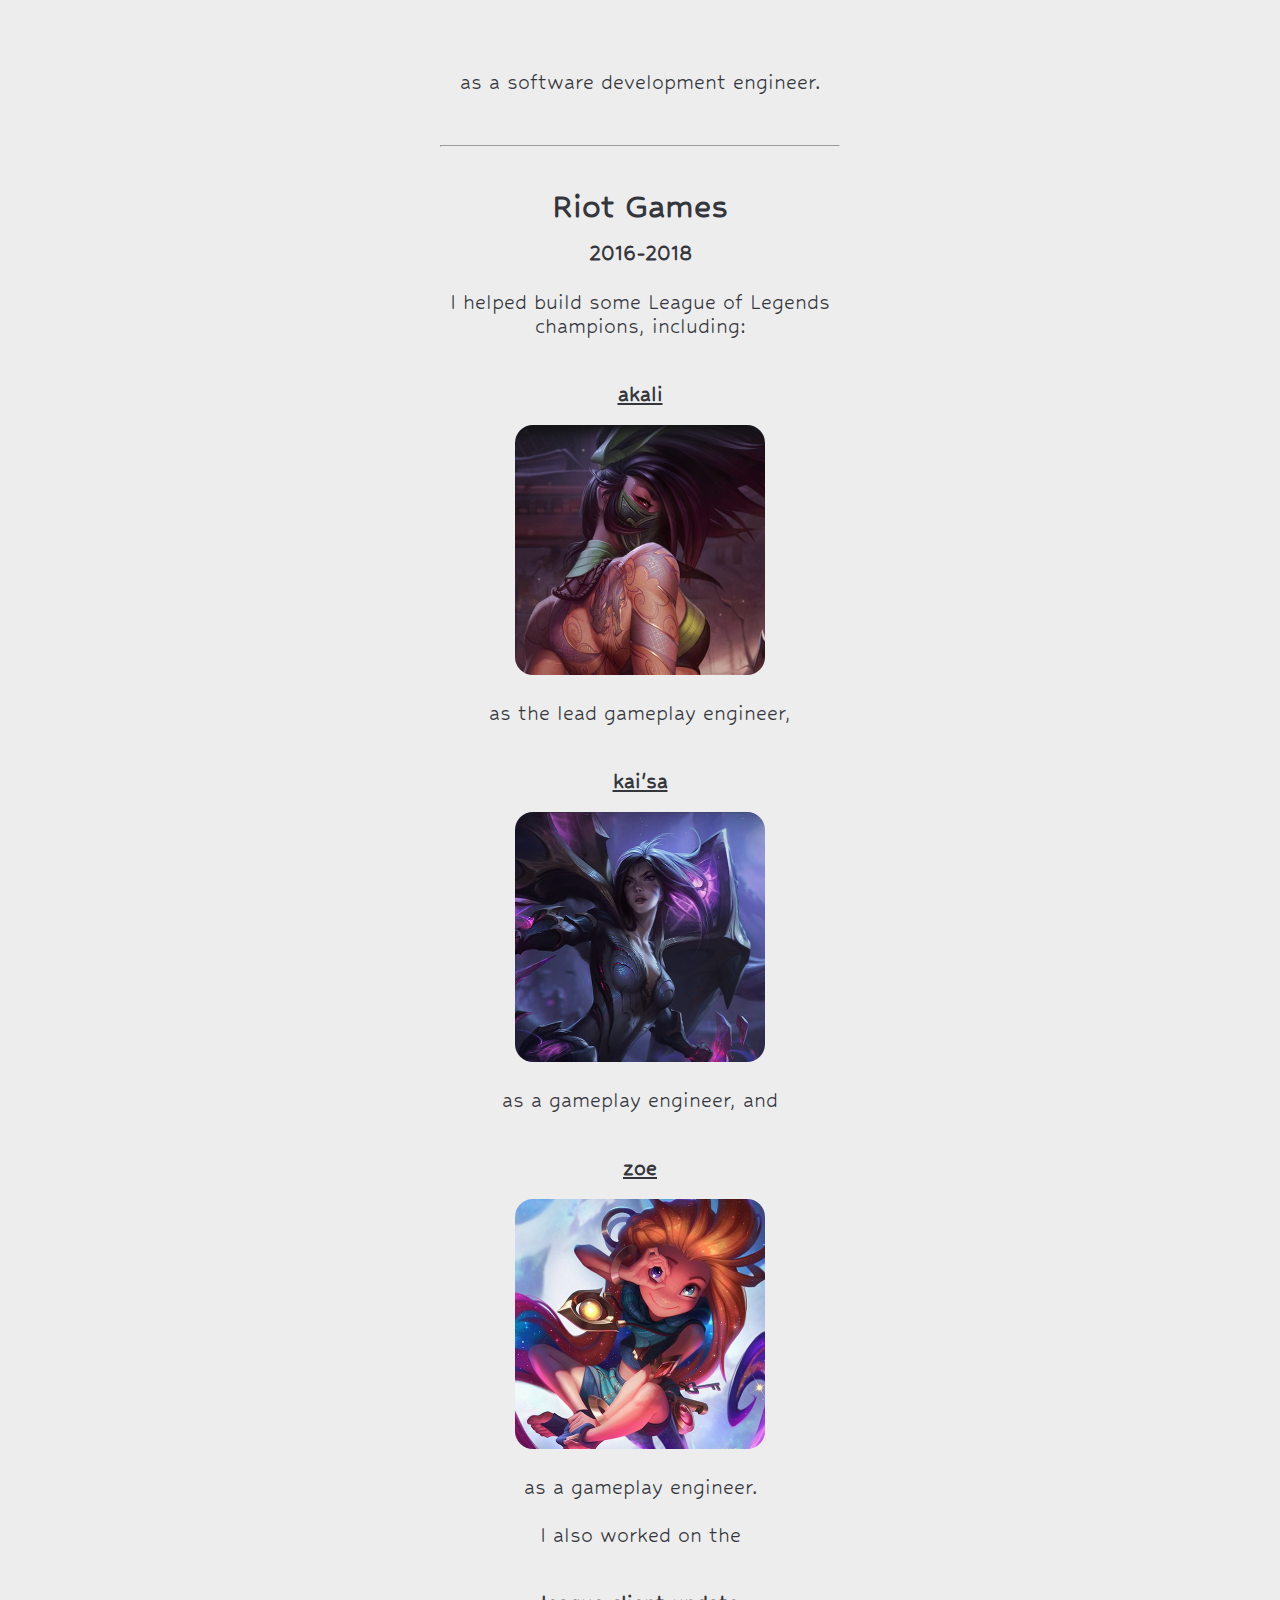
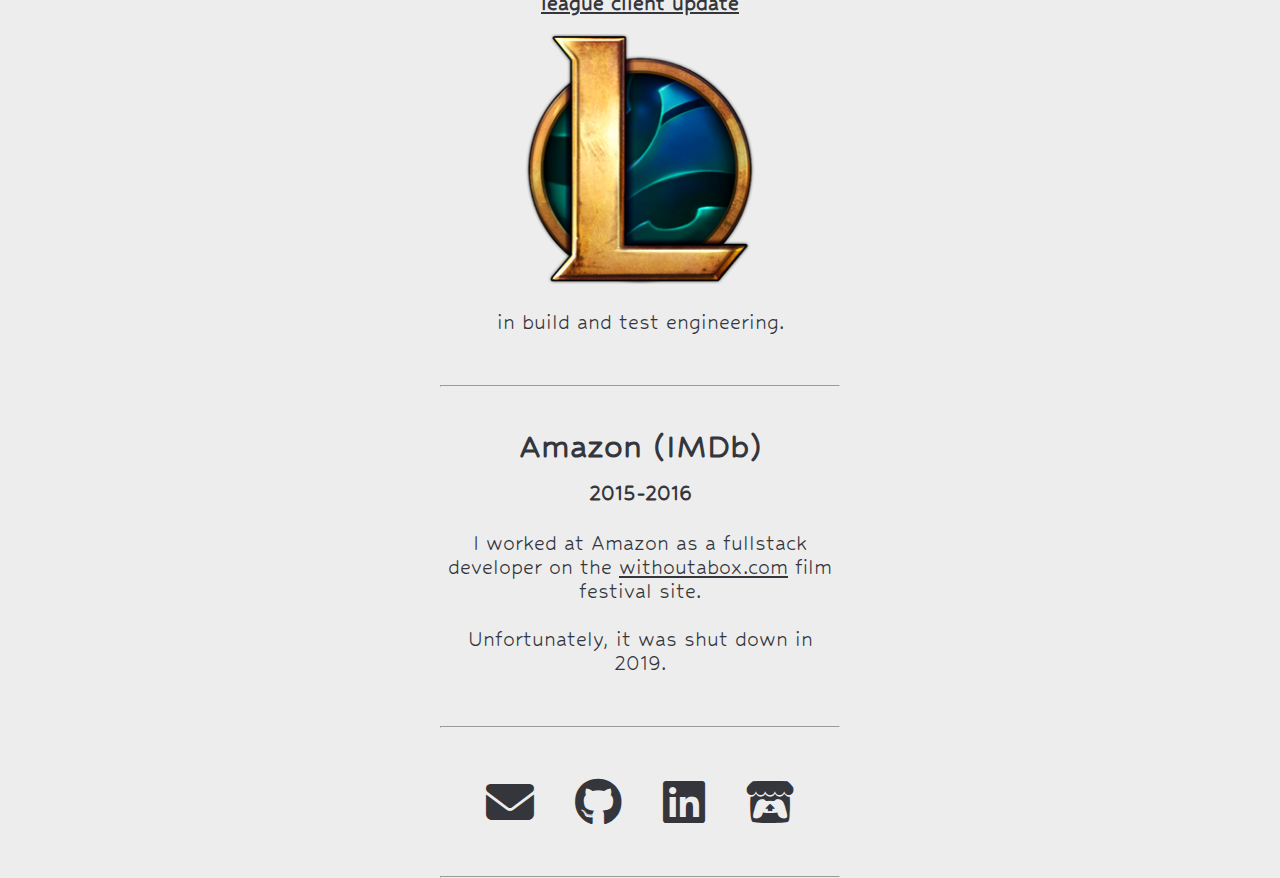
==== commit fad04350: "Updated portfolio page to include Gronland launch" ====
--- a/portfolio.html
+++ b/portfolio.html
@@ -20,10 +20,9 @@
       <img src="img/beachsoft_logo_nobg.svg" />
     </a></h3>
     <h4>2023-</h4>
-    <p>I founded the videogame studio <strong>beachsoft</strong> in summer 2023.</p>
-    <p>Our first game is called <strong>Grønland</strong>. It's a pixel art open-world adventure game set in late-1800s Greenland.</p>
-    <p>Release is planned for sometime in the first half of 2024.
-    <p>You can get more info on the <a href="https://beachsoft.us">beachsoft website</a>.</p>
+    <p>I founded the videogame studio <a href="https://beachsoft.us"><strong>beachsoft</strong></a> in summer 2023.</p>
+    <p>Our first game, <a href="https://store.steampowered.com/app/2636310/Grnland/"><strong>Grønland</strong></a>, is a peculiar adventure game set in the lower Arctic of the late 19th century. It was released on <a href="https://store.steampowered.com/app/2636310/Grnland/"><strong>Steam</strong></a> in May 2024.</p>
+    <p>The next game is still in development, but more details are coming soon!</p>
     <hr />
     <h2>
       Google
